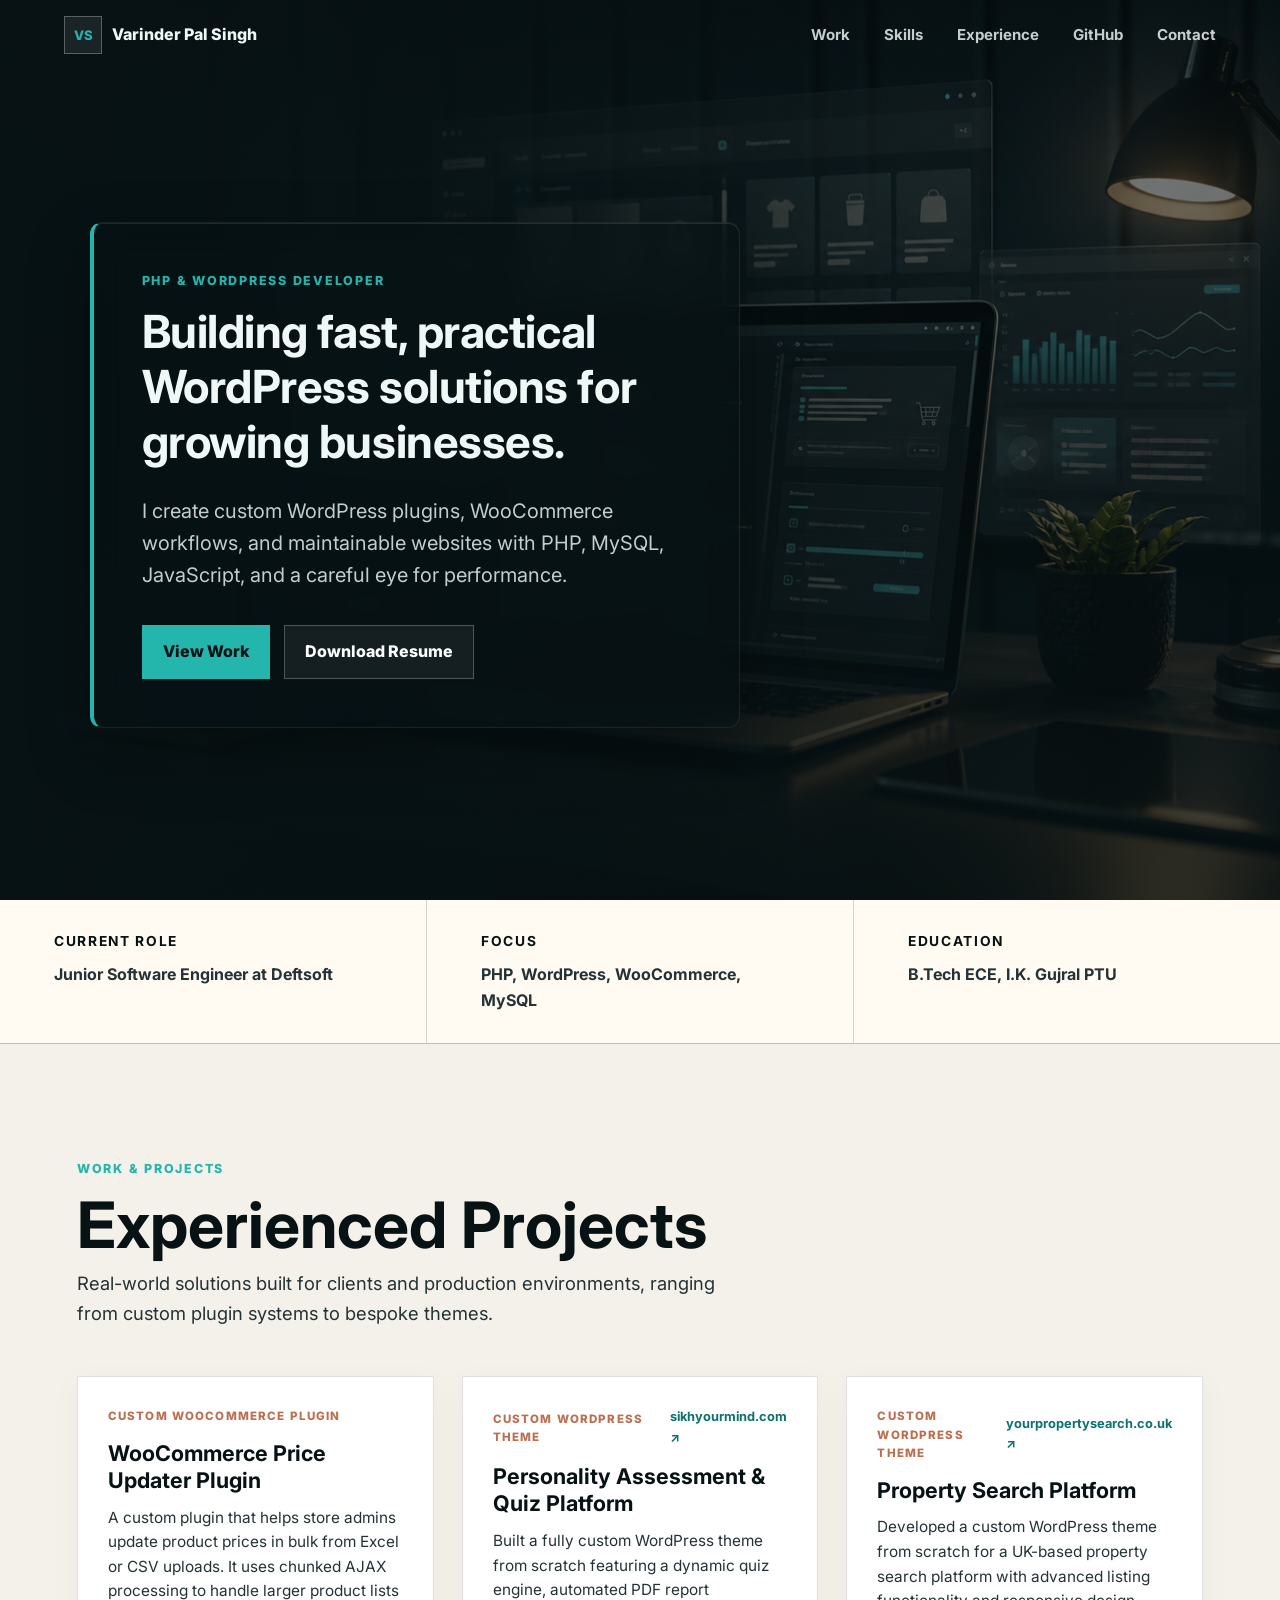
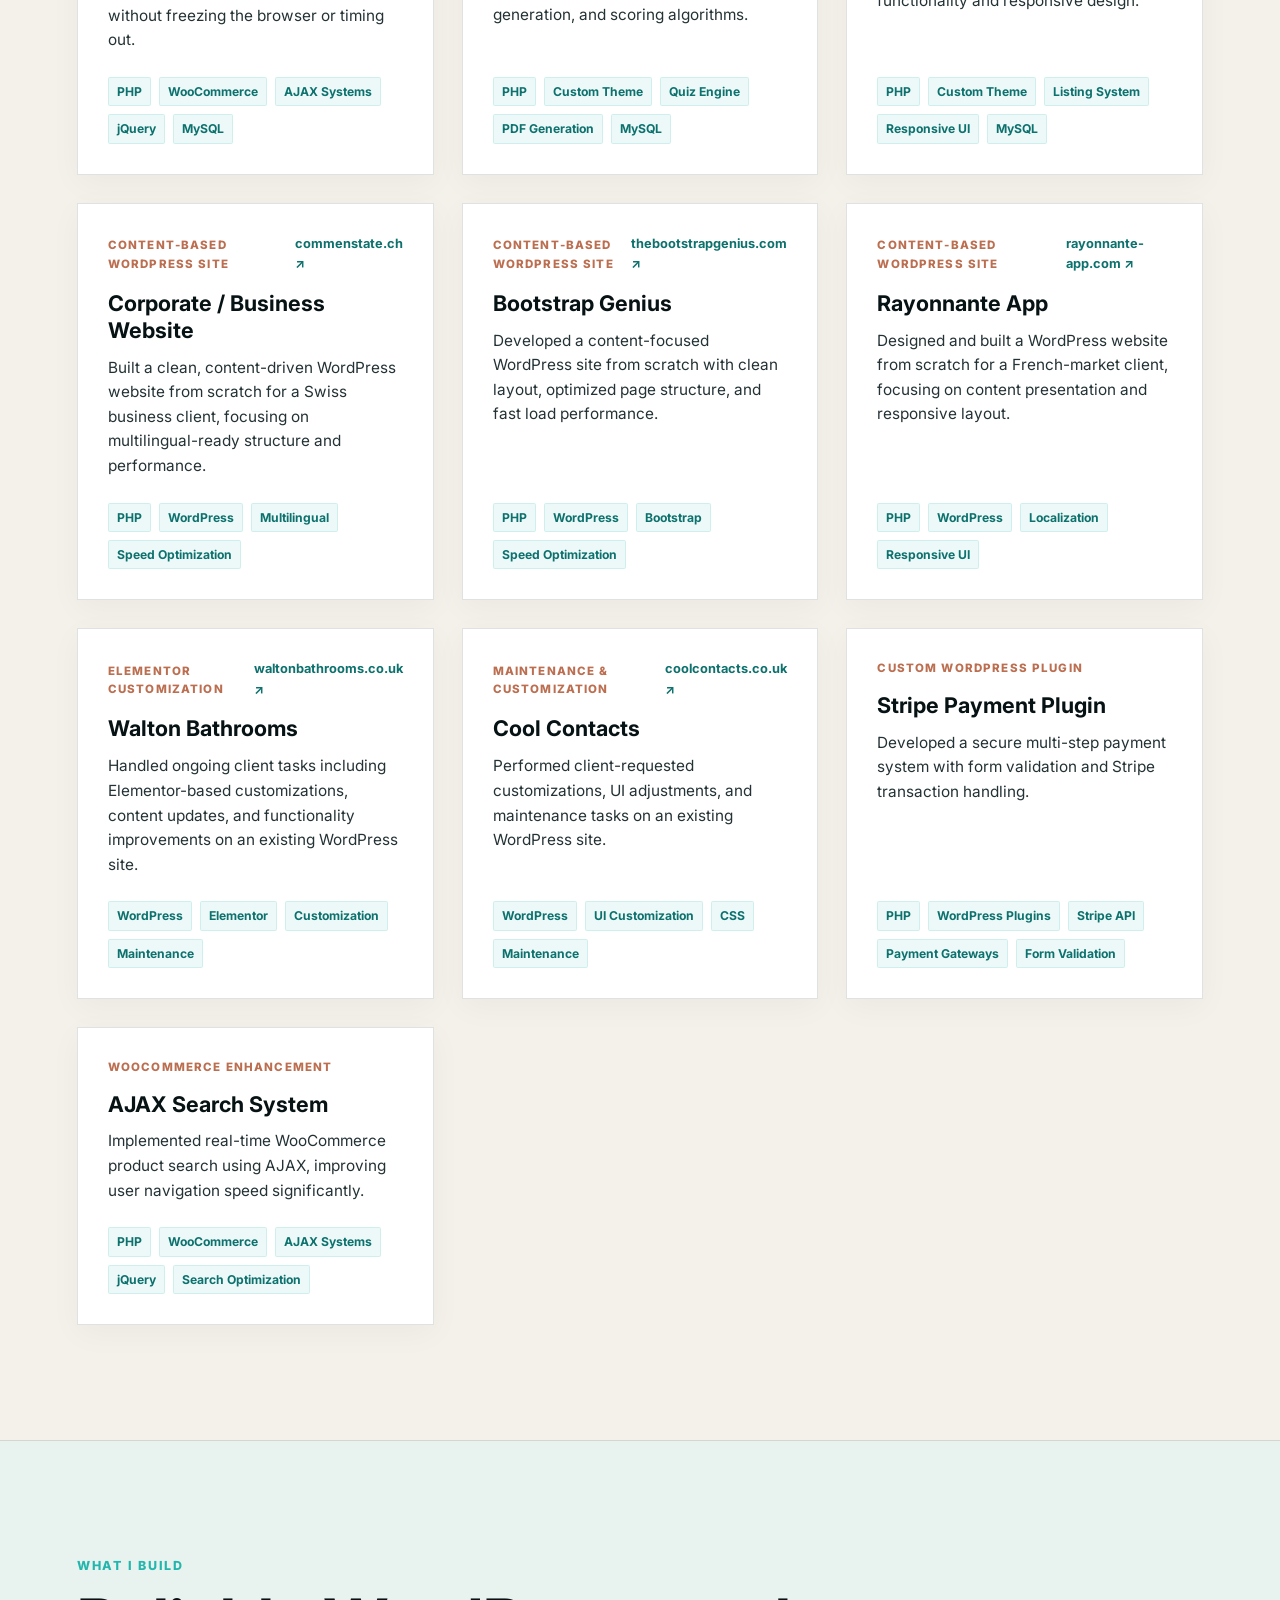
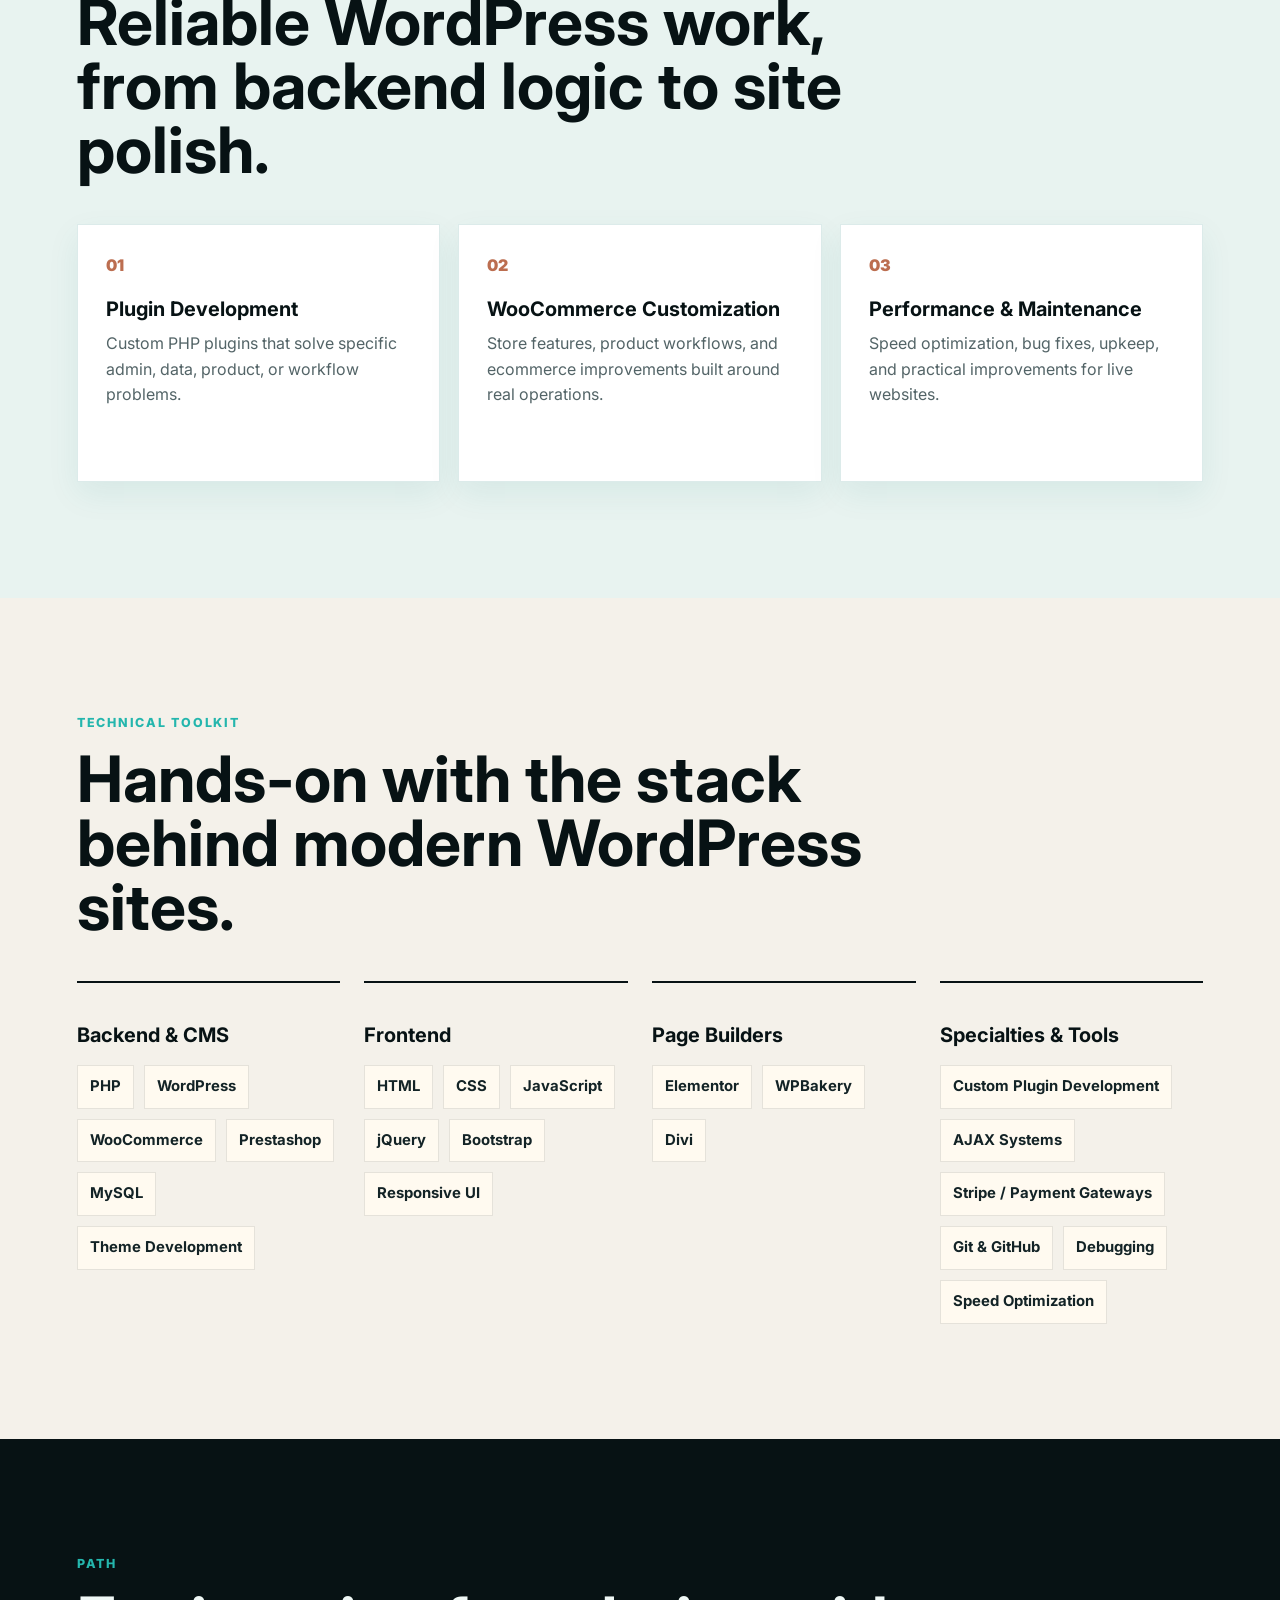
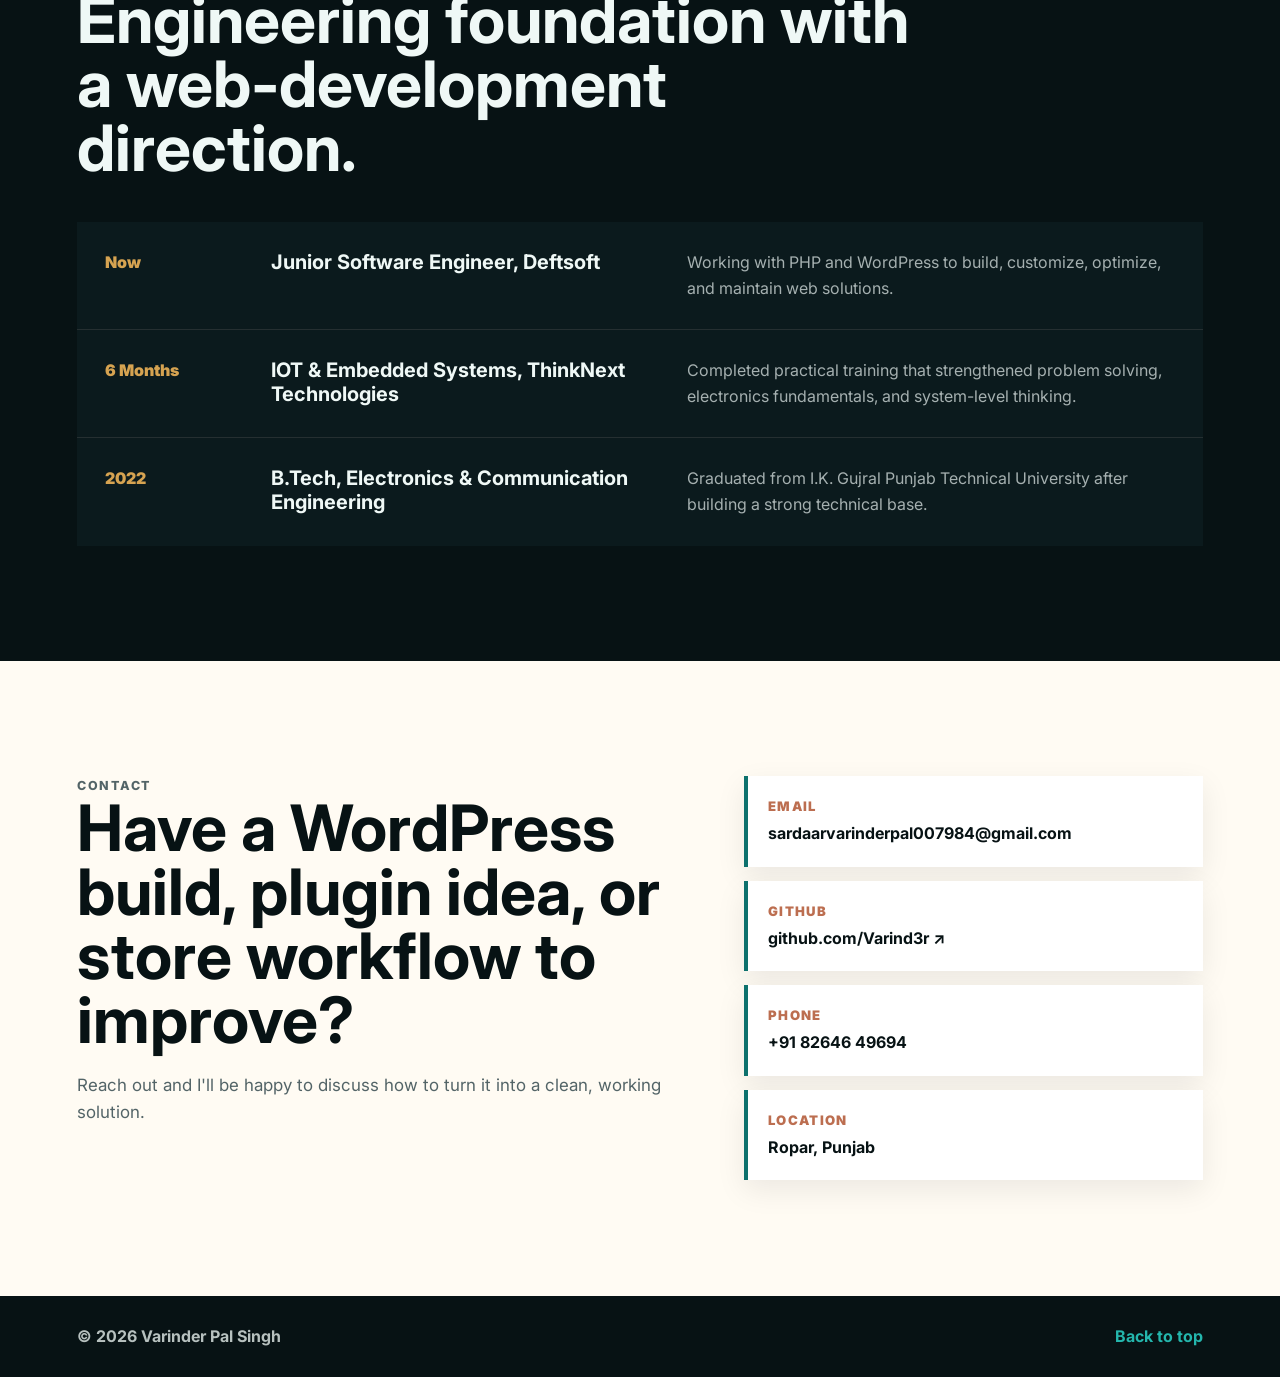
==== index.html @ 36c37233 "Update portfolio for GitHub Pages Co-authored-by: Copilot <223556219+Copilot@users.noreply.github.co" ====
<!DOCTYPE html>
<html lang="en">
<head>
  <meta charset="UTF-8">
  <meta name="viewport" content="width=device-width, initial-scale=1.0">
  <meta name="description" content="Portfolio of Varinder Pal Singh, a PHP and WordPress developer focused on custom plugins, WooCommerce, speed optimization, and maintainable websites.">
  <meta property="og:title" content="Varinder Pal Singh | PHP & WordPress Developer">
  <meta property="og:description" content="Custom WordPress plugins, WooCommerce solutions, and maintainable websites by Varinder Pal Singh.">
  <meta property="og:type" content="website">
  <meta property="og:url" content="https://varind3r.github.io/">
  <meta property="og:image" content="https://varind3r.github.io/assets/hero-workspace.png">
  <title>Varinder Pal Singh | PHP & WordPress Developer</title>
  <link rel="preconnect" href="https://fonts.googleapis.com">
  <link rel="preconnect" href="https://fonts.gstatic.com" crossorigin>
  <link href="https://fonts.googleapis.com/css2?family=Inter:wght@400;500;600;700;800&display=swap" rel="stylesheet">
  <link rel="stylesheet" href="styles.css">
</head>
<body>
  <header class="site-header" data-header>
    <a class="brand" href="#home" aria-label="Varinder Pal Singh home">
      <span class="brand-mark">VS</span>
      <span>Varinder Pal Singh</span>
    </a>
    <button class="menu-toggle" type="button" aria-label="Open navigation" aria-expanded="false" data-menu-toggle>
      <span></span>
      <span></span>
      <span></span>
    </button>
    <nav class="site-nav" data-nav>
      <a href="#work">Work</a>
      <a href="#skills">Skills</a>
      <a href="#experience">Experience</a>
      <a href="https://github.com/Varind3r" target="_blank" rel="noopener noreferrer">GitHub</a>
      <a href="#contact">Contact</a>
    </nav>
  </header>

  <main>
    <section class="hero" id="home" aria-label="Introduction">
      <div class="hero-media" role="img" aria-label="Modern developer workspace with code and ecommerce dashboards"></div>
      <div class="hero-overlay"></div>
      <div class="hero-content">
        <p class="eyebrow">PHP & WordPress Developer</p>
        <h1>Building fast, practical WordPress solutions for growing businesses.</h1>
        <p class="hero-copy">I create custom WordPress plugins, WooCommerce workflows, and maintainable websites with PHP, MySQL, JavaScript, and a careful eye for performance.</p>
        <div class="hero-actions">
          <a class="button primary" href="#work">View Work</a>
          <a class="button secondary" href="assets/varinder-pal-singh-resume.pdf" download>Download Resume</a>
        </div>
      </div>
    </section>

    <section class="summary-band" aria-label="Professional highlights">
      <div class="summary-item">
        <strong>Current Role</strong>
        <span>Junior Software Engineer at Deftsoft</span>
      </div>
      <div class="summary-item">
        <strong>Focus</strong>
        <span>PHP, WordPress, WooCommerce, MySQL</span>
      </div>
      <div class="summary-item">
        <strong>Education</strong>
        <span>B.Tech ECE, I.K. Gujral PTU</span>
      </div>
    </section>

    <section class="section work-section" id="work">
      <div class="section-heading">
        <p class="eyebrow">Work & Projects</p>
        <h2>Experienced Projects</h2>
        <p class="section-subtitle">Real-world solutions built for clients and production environments, ranging from custom plugin systems to bespoke themes.</p>
      </div>

      <div class="projects-grid">
        <article class="project-card">
          <div class="project-meta">
            <span class="project-category">Custom WooCommerce Plugin</span>
          </div>
          <h3>WooCommerce Price Updater Plugin</h3>
          <p class="project-desc">A custom plugin that helps store admins update product prices in bulk from Excel or CSV uploads. It uses chunked AJAX processing to handle larger product lists without freezing the browser or timing out.</p>
          <div class="project-tags">
            <span>PHP</span>
            <span>WooCommerce</span>
            <span>AJAX Systems</span>
            <span>jQuery</span>
            <span>MySQL</span>
          </div>
        </article>

        <article class="project-card">
          <div class="project-meta">
            <span class="project-category">Custom WordPress Theme</span>
            <a href="https://sikhyourmind.com" target="_blank" rel="noopener noreferrer" class="project-link">sikhyourmind.com ↗</a>
          </div>
          <h3>Personality Assessment & Quiz Platform</h3>
          <p class="project-desc">Built a fully custom WordPress theme from scratch featuring a dynamic quiz engine, automated PDF report generation, and scoring algorithms.</p>
          <div class="project-tags">
            <span>PHP</span>
            <span>Custom Theme</span>
            <span>Quiz Engine</span>
            <span>PDF Generation</span>
            <span>MySQL</span>
          </div>
        </article>

        <article class="project-card">
          <div class="project-meta">
            <span class="project-category">Custom WordPress Theme</span>
            <a href="https://yourpropertysearch.co.uk" target="_blank" rel="noopener noreferrer" class="project-link">yourpropertysearch.co.uk ↗</a>
          </div>
          <h3>Property Search Platform</h3>
          <p class="project-desc">Developed a custom WordPress theme from scratch for a UK-based property search platform with advanced listing functionality and responsive design.</p>
          <div class="project-tags">
            <span>PHP</span>
            <span>Custom Theme</span>
            <span>Listing System</span>
            <span>Responsive UI</span>
            <span>MySQL</span>
          </div>
        </article>

        <article class="project-card">
          <div class="project-meta">
            <span class="project-category">Content-Based WordPress Site</span>
            <a href="https://commenstate.ch" target="_blank" rel="noopener noreferrer" class="project-link">commenstate.ch ↗</a>
          </div>
          <h3>Corporate / Business Website</h3>
          <p class="project-desc">Built a clean, content-driven WordPress website from scratch for a Swiss business client, focusing on multilingual-ready structure and performance.</p>
          <div class="project-tags">
            <span>PHP</span>
            <span>WordPress</span>
            <span>Multilingual</span>
            <span>Speed Optimization</span>
          </div>
        </article>

        <article class="project-card">
          <div class="project-meta">
            <span class="project-category">Content-Based WordPress Site</span>
            <a href="https://thebootstrapgenius.com" target="_blank" rel="noopener noreferrer" class="project-link">thebootstrapgenius.com ↗</a>
          </div>
          <h3>Bootstrap Genius</h3>
          <p class="project-desc">Developed a content-focused WordPress site from scratch with clean layout, optimized page structure, and fast load performance.</p>
          <div class="project-tags">
            <span>PHP</span>
            <span>WordPress</span>
            <span>Bootstrap</span>
            <span>Speed Optimization</span>
          </div>
        </article>

        <article class="project-card">
          <div class="project-meta">
            <span class="project-category">Content-Based WordPress Site</span>
            <a href="https://rayonnante-app.com" target="_blank" rel="noopener noreferrer" class="project-link">rayonnante-app.com ↗</a>
          </div>
          <h3>Rayonnante App</h3>
          <p class="project-desc">Designed and built a WordPress website from scratch for a French-market client, focusing on content presentation and responsive layout.</p>
          <div class="project-tags">
            <span>PHP</span>
            <span>WordPress</span>
            <span>Localization</span>
            <span>Responsive UI</span>
          </div>
        </article>

        <article class="project-card">
          <div class="project-meta">
            <span class="project-category">Elementor Customization</span>
            <a href="https://waltonbathrooms.co.uk" target="_blank" rel="noopener noreferrer" class="project-link">waltonbathrooms.co.uk ↗</a>
          </div>
          <h3>Walton Bathrooms</h3>
          <p class="project-desc">Handled ongoing client tasks including Elementor-based customizations, content updates, and functionality improvements on an existing WordPress site.</p>
          <div class="project-tags">
            <span>WordPress</span>
            <span>Elementor</span>
            <span>Customization</span>
            <span>Maintenance</span>
          </div>
        </article>

        <article class="project-card">
          <div class="project-meta">
            <span class="project-category">Maintenance & Customization</span>
            <a href="https://coolcontacts.co.uk" target="_blank" rel="noopener noreferrer" class="project-link">coolcontacts.co.uk ↗</a>
          </div>
          <h3>Cool Contacts</h3>
          <p class="project-desc">Performed client-requested customizations, UI adjustments, and maintenance tasks on an existing WordPress site.</p>
          <div class="project-tags">
            <span>WordPress</span>
            <span>UI Customization</span>
            <span>CSS</span>
            <span>Maintenance</span>
          </div>
        </article>

        <article class="project-card">
          <div class="project-meta">
            <span class="project-category">Custom WordPress Plugin</span>
          </div>
          <h3>Stripe Payment Plugin</h3>
          <p class="project-desc">Developed a secure multi-step payment system with form validation and Stripe transaction handling.</p>
          <div class="project-tags">
            <span>PHP</span>
            <span>WordPress Plugins</span>
            <span>Stripe API</span>
            <span>Payment Gateways</span>
            <span>Form Validation</span>
          </div>
        </article>

        <article class="project-card">
          <div class="project-meta">
            <span class="project-category">WooCommerce Enhancement</span>
          </div>
          <h3>AJAX Search System</h3>
          <p class="project-desc">Implemented real-time WooCommerce product search using AJAX, improving user navigation speed significantly.</p>
          <div class="project-tags">
            <span>PHP</span>
            <span>WooCommerce</span>
            <span>AJAX Systems</span>
            <span>jQuery</span>
            <span>Search Optimization</span>
          </div>
        </article>
      </div>
    </section>

    <section class="section services-section">
      <div class="section-heading">
        <p class="eyebrow">What I Build</p>
        <h2>Reliable WordPress work, from backend logic to site polish.</h2>
      </div>
      <div class="service-grid">
        <article class="service-card">
          <span class="service-number">01</span>
          <h3>Plugin Development</h3>
          <p>Custom PHP plugins that solve specific admin, data, product, or workflow problems.</p>
        </article>
        <article class="service-card">
          <span class="service-number">02</span>
          <h3>WooCommerce Customization</h3>
          <p>Store features, product workflows, and ecommerce improvements built around real operations.</p>
        </article>
        <article class="service-card">
          <span class="service-number">03</span>
          <h3>Performance & Maintenance</h3>
          <p>Speed optimization, bug fixes, upkeep, and practical improvements for live websites.</p>
        </article>
      </div>
    </section>

    <section class="section skills-section" id="skills">
      <div class="section-heading">
        <p class="eyebrow">Technical Toolkit</p>
        <h2>Hands-on with the stack behind modern WordPress sites.</h2>
      </div>
      <div class="skills-layout">
        <div class="skill-column">
          <h3>Backend & CMS</h3>
          <div class="skill-tags">
            <span>PHP</span>
            <span>WordPress</span>
            <span>WooCommerce</span>
            <span>Prestashop</span>
            <span>MySQL</span>
            <span>Theme Development</span>
          </div>
        </div>
        <div class="skill-column">
          <h3>Frontend</h3>
          <div class="skill-tags">
            <span>HTML</span>
            <span>CSS</span>
            <span>JavaScript</span>
            <span>jQuery</span>
            <span>Bootstrap</span>
            <span>Responsive UI</span>
          </div>
        </div>
        <div class="skill-column">
          <h3>Page Builders</h3>
          <div class="skill-tags">
            <span>Elementor</span>
            <span>WPBakery</span>
            <span>Divi</span>
          </div>
        </div>
        <div class="skill-column">
          <h3>Specialties & Tools</h3>
          <div class="skill-tags">
            <span>Custom Plugin Development</span>
            <span>AJAX Systems</span>
            <span>Stripe / Payment Gateways</span>
            <span>Git & GitHub</span>
            <span>Debugging</span>
            <span>Speed Optimization</span>
          </div>
        </div>
      </div>
    </section>

    <section class="section experience-section" id="experience">
      <div class="section-heading">
        <p class="eyebrow">Path</p>
        <h2>Engineering foundation with a web-development direction.</h2>
      </div>
      <div class="timeline">
        <article class="timeline-item">
          <span>Now</span>
          <h3>Junior Software Engineer, Deftsoft</h3>
          <p>Working with PHP and WordPress to build, customize, optimize, and maintain web solutions.</p>
        </article>
        <article class="timeline-item">
          <span>6 Months</span>
          <h3>IOT & Embedded Systems, ThinkNext Technologies</h3>
          <p>Completed practical training that strengthened problem solving, electronics fundamentals, and system-level thinking.</p>
        </article>
        <article class="timeline-item">
          <span>2022</span>
          <h3>B.Tech, Electronics & Communication Engineering</h3>
          <p>Graduated from I.K. Gujral Punjab Technical University after building a strong technical base.</p>
        </article>
      </div>
    </section>

    <section class="contact-section" id="contact">
      <div class="contact-content">
        <p class="eyebrow">Contact</p>
        <h2>Have a WordPress build, plugin idea, or store workflow to improve?</h2>
        <p>Reach out and I'll be happy to discuss how to turn it into a clean, working solution.</p>
      </div>
      <div class="contact-actions" aria-label="Contact options">
        <a class="contact-link" href="mailto:sardaarvarinderpal007984@gmail.com">
          <span>Email</span>
          <strong>sardaarvarinderpal007984@gmail.com</strong>
        </a>
        <a class="contact-link" href="https://github.com/Varind3r" target="_blank" rel="noopener noreferrer">
          <span>GitHub</span>
          <strong>github.com/Varind3r ↗</strong>
        </a>
        <a class="contact-link" href="tel:+918264649694">
          <span>Phone</span>
          <strong>+91 82646 49694</strong>
        </a>
        <div class="contact-link">
          <span>Location</span>
          <strong>Ropar, Punjab</strong>
        </div>
      </div>
    </section>
  </main>

  <footer class="site-footer">
    <span>&copy; <span data-year></span> Varinder Pal Singh</span>
    <a href="#home">Back to top</a>
  </footer>

  <script src="script.js"></script>
</body>
</html>
---- styles.css ----
:root {
  --ink: #071214;
  --ink-soft: #132326;
  --text: #eff8f6;
  --muted: #a8bbb7;
  --paper: #f4f1ea;
  --paper-strong: #ffffff;
  --body: #243235;
  --teal: #24b6ad;
  --teal-dark: #0d716d;
  --amber: #d6a351;
  --clay: #bc6e50;
  --line: rgba(7, 18, 20, 0.12);
  --shadow: 0 24px 60px rgba(7, 18, 20, 0.22);
}

* {
  box-sizing: border-box;
}

html {
  scroll-behavior: smooth;
}

body {
  margin: 0;
  color: var(--body);
  background: var(--paper);
  font-family: Inter, system-ui, -apple-system, BlinkMacSystemFont, "Segoe UI", sans-serif;
  line-height: 1.6;
}

a {
  color: inherit;
  text-decoration: none;
}

.site-header {
  position: fixed;
  z-index: 20;
  top: -1px; /* Extends 1px above top edge to prevent sub-pixel white gaps on scroll */
  left: 0;
  right: 0;
  display: flex;
  align-items: center;
  justify-content: space-between;
  min-height: 72px;
  padding: 17px clamp(20px, 5vw, 72px) 16px; /* Offset padding-top by 1px to balance top: -1px */
  color: var(--text);
  background: rgba(7, 18, 20, 0); /* Explicit transparent base for background transition */
  border-bottom: 1px solid transparent; /* Pre-defined transparent border to prevent layout-popping glitches */
  backdrop-filter: blur(0px); /* Pre-defined filter base for smooth blurring transition */
  -webkit-backdrop-filter: blur(0px);
  box-shadow: 0 10px 30px rgba(3, 11, 12, 0); /* Pre-defined transparent shadow base */
  transition: background 180ms ease, border-color 180ms ease, backdrop-filter 180ms ease, box-shadow 180ms ease;
  transform: translate3d(0, 0, 0); /* Forces GPU compositing layer to eliminate scrolling glitches */
  backface-visibility: hidden;
  will-change: transform, background, backdrop-filter, border-color, box-shadow;
}

.site-header.is-scrolled,
.site-header.is-open {
  background: rgba(7, 18, 20, 0.88);
  border-bottom-color: rgba(36, 182, 173, 0.15); /* Smoothly transitions color instead of adding new border */
  backdrop-filter: blur(18px);
  -webkit-backdrop-filter: blur(18px);
  box-shadow: 0 10px 30px rgba(3, 11, 12, 0.3); /* Adds a subtle dark shadow for depth and separation */
}

.brand {
  display: inline-flex;
  align-items: center;
  gap: 10px;
  font-weight: 800;
}

.brand-mark {
  display: grid;
  place-items: center;
  width: 38px;
  height: 38px;
  border: 1px solid rgba(255, 255, 255, 0.28);
  background: rgba(255, 255, 255, 0.08);
  color: var(--teal);
  font-size: 0.82rem;
  letter-spacing: 0;
}

.site-nav {
  display: flex;
  align-items: center;
  gap: clamp(18px, 3vw, 34px);
  font-size: 0.94rem;
  font-weight: 700;
}

.site-nav a {
  color: rgba(239, 248, 246, 0.82);
}

.site-nav a:hover,
.site-nav a:focus-visible {
  color: var(--paper-strong);
}

.menu-toggle {
  display: none;
  width: 42px;
  height: 42px;
  border: 1px solid rgba(255, 255, 255, 0.22);
  background: rgba(255, 255, 255, 0.08);
  padding: 10px;
}

.menu-toggle span {
  display: block;
  height: 2px;
  margin: 5px 0;
  background: var(--paper-strong);
}

.hero {
  position: relative;
  min-height: 100vh;
  display: grid;
  align-items: center;
  overflow: hidden;
  color: var(--text);
  background: var(--ink); /* Fallback dark background to prevent light body color from bleeding on scroll */
  isolation: isolate;
  padding-top: 100px;
  padding-bottom: 50px;
}

.hero-media,
.hero-overlay {
  position: absolute;
  inset: 0;
}

.hero-media {
  z-index: -2;
  background-image: url("assets/hero-workspace.png");
  background-size: cover;
  background-position: center right;
  transform: scale(1.02);
}

.hero-overlay {
  z-index: -1;
  background:
    linear-gradient(90deg, rgba(7, 18, 20, 0.96) 0%, rgba(7, 18, 20, 0.82) 36%, rgba(7, 18, 20, 0.26) 72%),
    linear-gradient(180deg, rgba(7, 18, 20, 0.28) 0%, rgba(7, 18, 20, 0.7) 100%);
}

.hero-content {
  width: min(650px, calc(100% - 40px));
  margin-left: clamp(20px, 7vw, 96px);
  padding: clamp(30px, 5vw, 48px);
  background: rgba(7, 18, 20, 0.55);
  border: 1px solid rgba(255, 255, 255, 0.08);
  border-left: 4px solid var(--teal);
  border-radius: 12px;
  backdrop-filter: blur(16px);
  -webkit-backdrop-filter: blur(16px);
  box-shadow: 
    0 24px 60px rgba(0, 0, 0, 0.35),
    inset 0 1px 0 rgba(255, 255, 255, 0.1);
}

.eyebrow {
  margin: 0 0 14px;
  color: var(--teal);
  font-size: 0.78rem;
  font-weight: 800;
  letter-spacing: 0.14em;
  text-transform: uppercase;
}

h1,
h2,
h3,
p {
  overflow-wrap: anywhere;
}

h1 {
  margin: 0;
  font-size: clamp(1.85rem, 4.2vw, 2.85rem);
  line-height: 1.2;
  letter-spacing: -0.010em;
}

.hero-copy {
  max-width: 610px;
  margin: 26px 0 0;
  color: rgba(239, 248, 246, 0.82);
  font-size: clamp(1.02rem, 2vw, 1.25rem);
}

.hero-actions {
  display: flex;
  flex-wrap: wrap;
  gap: 14px;
  margin-top: 34px;
}

.button {
  display: inline-flex;
  align-items: center;
  justify-content: center;
  min-height: 48px;
  padding: 13px 20px;
  border: 1px solid transparent;
  font-weight: 800;
}

.button.primary {
  background: var(--teal);
  color: #031314;
}

.button.primary:hover,
.button.primary:focus-visible {
  background: #5bd4cb;
}

.button.secondary {
  border-color: rgba(255, 255, 255, 0.24);
  color: var(--paper-strong);
  background: rgba(255, 255, 255, 0.06);
}

.button.secondary:hover,
.button.secondary:focus-visible {
  border-color: var(--paper-strong);
}

.summary-band {
  display: grid;
  grid-template-columns: repeat(3, 1fr);
  gap: 1px;
  background: var(--line);
  border-bottom: 1px solid var(--line);
}

.summary-item {
  min-height: 128px;
  padding: 30px clamp(22px, 5vw, 54px);
  background: #fffbf3;
}

.summary-item strong,
.summary-item span {
  display: block;
}

.summary-item strong {
  color: var(--ink);
  font-size: 0.86rem;
  text-transform: uppercase;
  letter-spacing: 0.12em;
}

.summary-item span {
  margin-top: 10px;
  color: var(--body);
  font-weight: 700;
}

.section {
  padding: clamp(74px, 9vw, 128px) clamp(20px, 6vw, 86px);
}

.section-heading {
  max-width: 850px;
  margin-bottom: 42px;
}

.section-heading h2,
.contact-content h2 {
  margin: 0;
  color: var(--ink);
  font-size: clamp(2rem, 5vw, 4.2rem);
  line-height: 1;
  letter-spacing: 0;
}

/* Projects Section */
.work-section {
  background: var(--paper);
  border-bottom: 1px solid var(--line);
}

.section-subtitle {
  margin-top: 12px;
  color: var(--body);
  font-size: 1.15rem;
  max-width: 680px;
}

.projects-grid {
  display: grid;
  grid-template-columns: repeat(auto-fill, minmax(280px, 1fr));
  gap: 28px;
  margin-top: 48px;
}

.project-card {
  display: flex;
  flex-direction: column;
  background: var(--paper-strong);
  padding: 30px;
  border: 1px solid var(--line);
  box-shadow: 0 8px 30px rgba(7, 18, 20, 0.04);
  transition: transform 200ms ease, border-color 200ms ease, box-shadow 200ms ease;
  min-height: 280px;
}

.project-card:hover {
  transform: translateY(-4px);
  border-color: var(--teal);
  box-shadow: 0 16px 40px rgba(7, 18, 20, 0.09);
}

.project-meta {
  display: flex;
  justify-content: space-between;
  align-items: center;
  gap: 12px;
  margin-bottom: 14px;
}

.project-category {
  color: var(--clay);
  font-weight: 800;
  text-transform: uppercase;
  letter-spacing: 0.1em;
  font-size: 0.72rem;
}

.project-link {
  font-size: 0.8rem;
  font-weight: 700;
  color: var(--teal-dark);
  border-bottom: 1px solid transparent;
  transition: color 150ms ease, border-color 150ms ease;
}

.project-link:hover {
  color: var(--teal);
  border-color: var(--teal);
}

.project-card h3 {
  margin: 0 0 12px;
  color: var(--ink);
  font-size: 1.35rem;
  line-height: 1.25;
}

.project-desc {
  margin: 0 0 24px;
  color: var(--body);
  font-size: 0.96rem;
  line-height: 1.6;
  flex-grow: 1;
}

.project-tags {
  display: flex;
  flex-wrap: wrap;
  gap: 8px;
  margin-top: auto;
}

.project-tags span {
  padding: 4px 8px;
  background: rgba(36, 182, 173, 0.08);
  border: 1px solid rgba(36, 182, 173, 0.15);
  color: var(--teal-dark);
  font-size: 0.76rem;
  font-weight: 700;
  border-radius: 2px;
}

.services-section {
  background: #e8f3f0;
}

.service-grid {
  display: grid;
  grid-template-columns: repeat(3, minmax(0, 1fr));
  gap: 18px;
}

.service-card {
  min-height: 258px;
  padding: 28px;
  background: var(--paper-strong);
  border: 1px solid rgba(13, 113, 109, 0.14);
  box-shadow: 0 12px 30px rgba(13, 113, 109, 0.08);
}

.service-number {
  color: var(--clay);
  font-weight: 900;
}

.service-card h3,
.skill-column h3,
.timeline-item h3 {
  margin: 18px 0 10px;
  color: var(--ink);
  font-size: 1.25rem;
  line-height: 1.2;
}

.service-card p,
.timeline-item p,
.contact-content p {
  margin: 0;
  color: #536467;
}

.skills-section {
  background: var(--paper);
}

.skills-layout {
  display: grid;
  grid-template-columns: repeat(4, minmax(0, 1fr));
  gap: 24px;
}

.skill-column {
  padding-top: 22px;
  border-top: 2px solid var(--ink);
}

.skill-tags {
  display: flex;
  flex-wrap: wrap;
  gap: 10px;
  margin-top: 18px;
}

.skill-tags span {
  padding: 9px 12px;
  background: #fffaf0;
  border: 1px solid rgba(7, 18, 20, 0.1);
  color: var(--ink-soft);
  font-size: 0.93rem;
  font-weight: 700;
}

.experience-section {
  background: var(--ink);
}

.experience-section .section-heading h2 {
  color: var(--text);
}

.timeline {
  display: grid;
  gap: 1px;
  background: rgba(255, 255, 255, 0.12);
}

.timeline-item {
  display: grid;
  grid-template-columns: 140px minmax(0, 0.8fr) minmax(0, 1fr);
  gap: 26px;
  align-items: start;
  padding: 28px;
  background: #0b1a1d;
}

.timeline-item span {
  color: var(--amber);
  font-weight: 900;
}

.timeline-item h3 {
  margin: 0;
  color: var(--text);
}

.timeline-item p {
  color: rgba(239, 248, 246, 0.68);
}

.contact-section {
  display: grid;
  grid-template-columns: minmax(0, 0.9fr) minmax(320px, 0.7fr);
  gap: clamp(34px, 6vw, 90px);
  padding: clamp(74px, 9vw, 126px) clamp(20px, 6vw, 86px);
  background: #fffbf3;
}

.contact-content p:last-child {
  max-width: 640px;
  margin-top: 20px;
  font-size: 1.06rem;
}

.contact-actions {
  display: grid;
  gap: 14px;
}

.contact-link {
  display: grid;
  gap: 4px;
  padding: 20px;
  border-left: 4px solid var(--teal-dark);
  background: var(--paper-strong);
  box-shadow: 0 10px 28px rgba(7, 18, 20, 0.08);
}

.contact-link span {
  color: var(--clay);
  font-size: 0.82rem;
  font-weight: 900;
  text-transform: uppercase;
  letter-spacing: 0.1em;
}

.contact-link strong {
  color: var(--ink);
  font-size: 1rem;
  overflow-wrap: anywhere;
}

.site-footer {
  display: flex;
  justify-content: space-between;
  gap: 20px;
  padding: 28px clamp(20px, 6vw, 86px);
  background: var(--ink);
  color: rgba(239, 248, 246, 0.76);
  font-weight: 700;
}

.site-footer a {
  color: var(--teal);
}

@media (max-width: 920px) {
  .summary-band,
  .projects-grid,
  .service-grid,
  .skills-layout,
  .contact-section {
    grid-template-columns: 1fr;
  }

  .timeline-item {
    grid-template-columns: 1fr;
    gap: 10px;
  }

  .site-nav {
    position: absolute;
    top: 72px;
    left: 0;
    right: 0;
    display: none;
    padding: 16px 20px 24px;
    background: rgba(7, 18, 20, 0.94);
    border-bottom: 1px solid rgba(36, 182, 173, 0.15);
  }

  .site-nav.is-open {
    display: grid;
  }

  .menu-toggle {
    display: block;
  }
}

@media (max-width: 640px) {
  .site-header {
    min-height: 66px;
    padding: 15px 18px 14px;
  }

  .brand span:last-child {
    max-width: 150px;
    line-height: 1.1;
  }

  .hero {
    min-height: 88vh;
  }

  .hero-media {
    background-position: 58% center;
  }

  .hero-overlay {
    background:
      linear-gradient(90deg, rgba(7, 18, 20, 0.96) 0%, rgba(7, 18, 20, 0.78) 58%, rgba(7, 18, 20, 0.46) 100%),
      linear-gradient(180deg, rgba(7, 18, 20, 0.1) 0%, rgba(7, 18, 20, 0.76) 100%);
  }

  .hero-content {
    width: calc(100% - 32px);
    margin-left: 16px;
    padding: 30px 22px;
  }

  .button {
    width: 100%;
  }

  .summary-item,
  .project-feature,
  .service-card,
  .timeline-item,
  .contact-link {
    padding: 22px;
  }

  .site-footer {
    display: grid;
  }
}
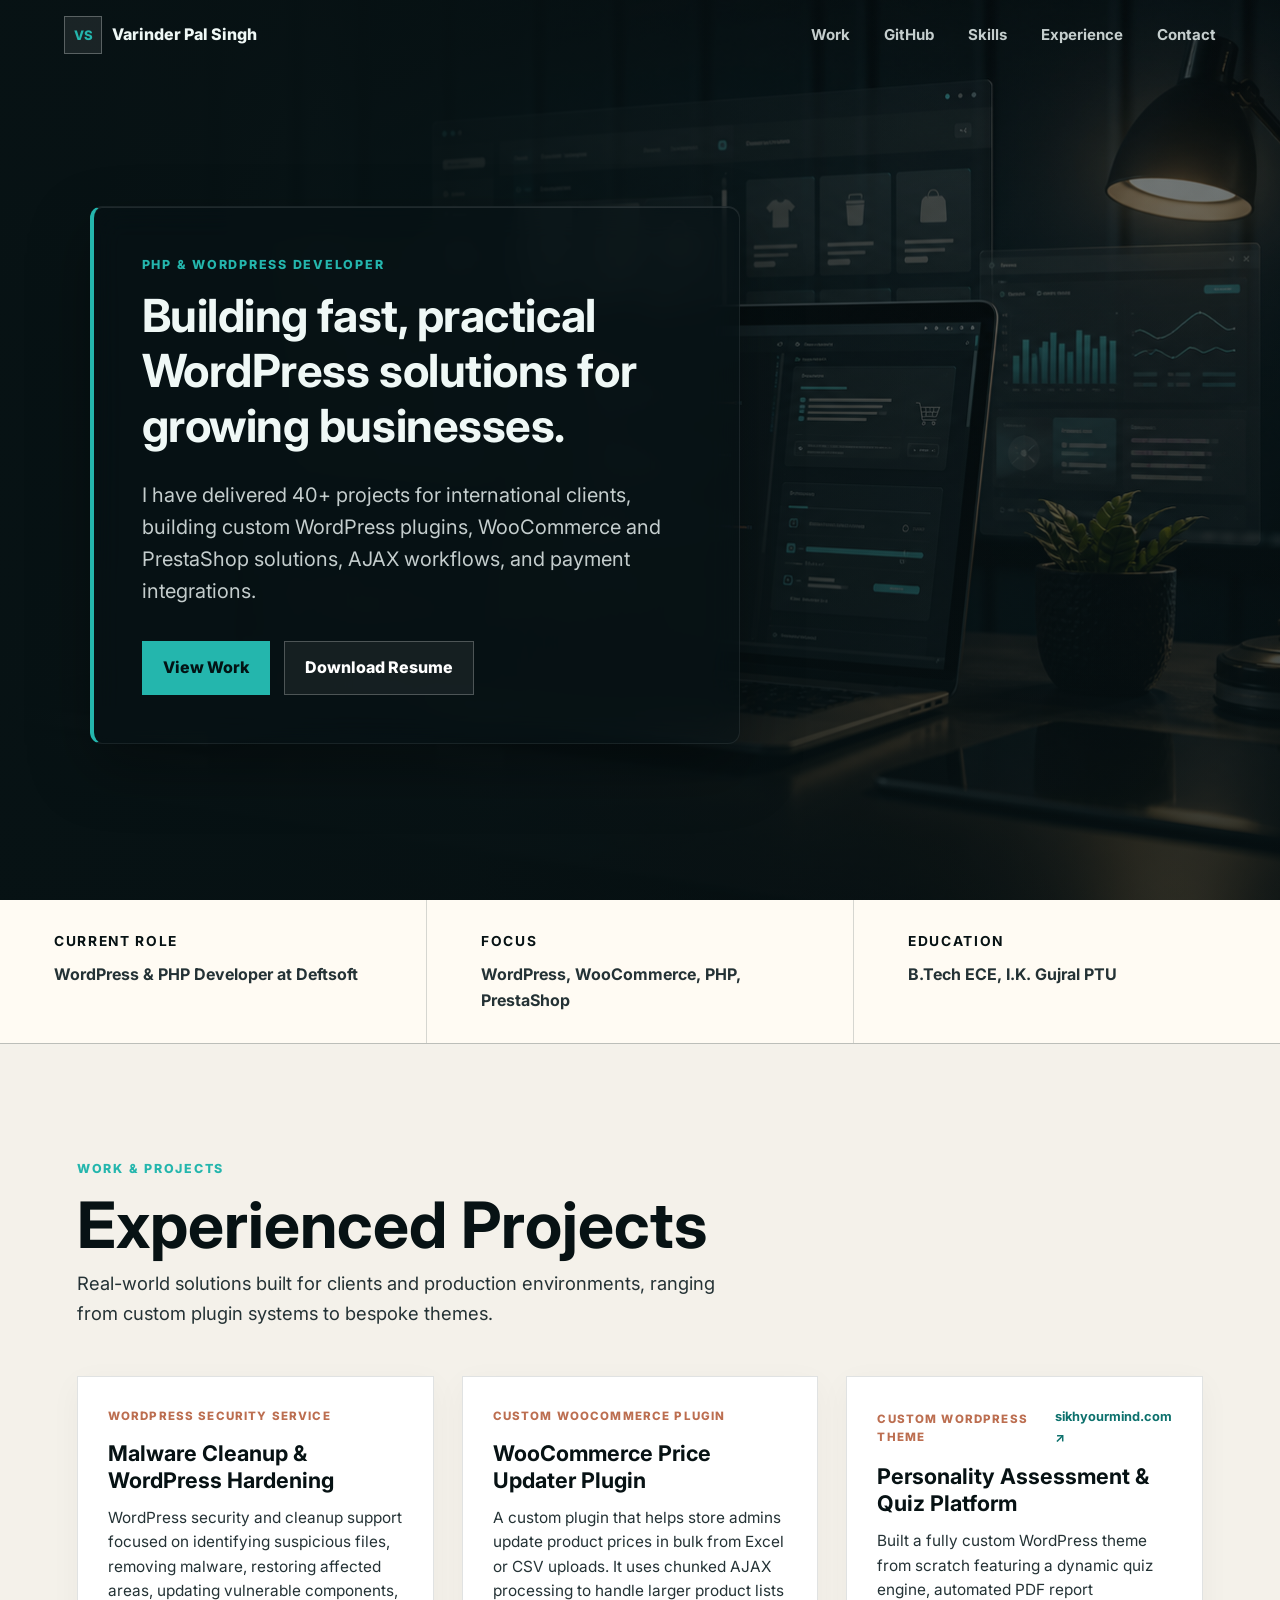
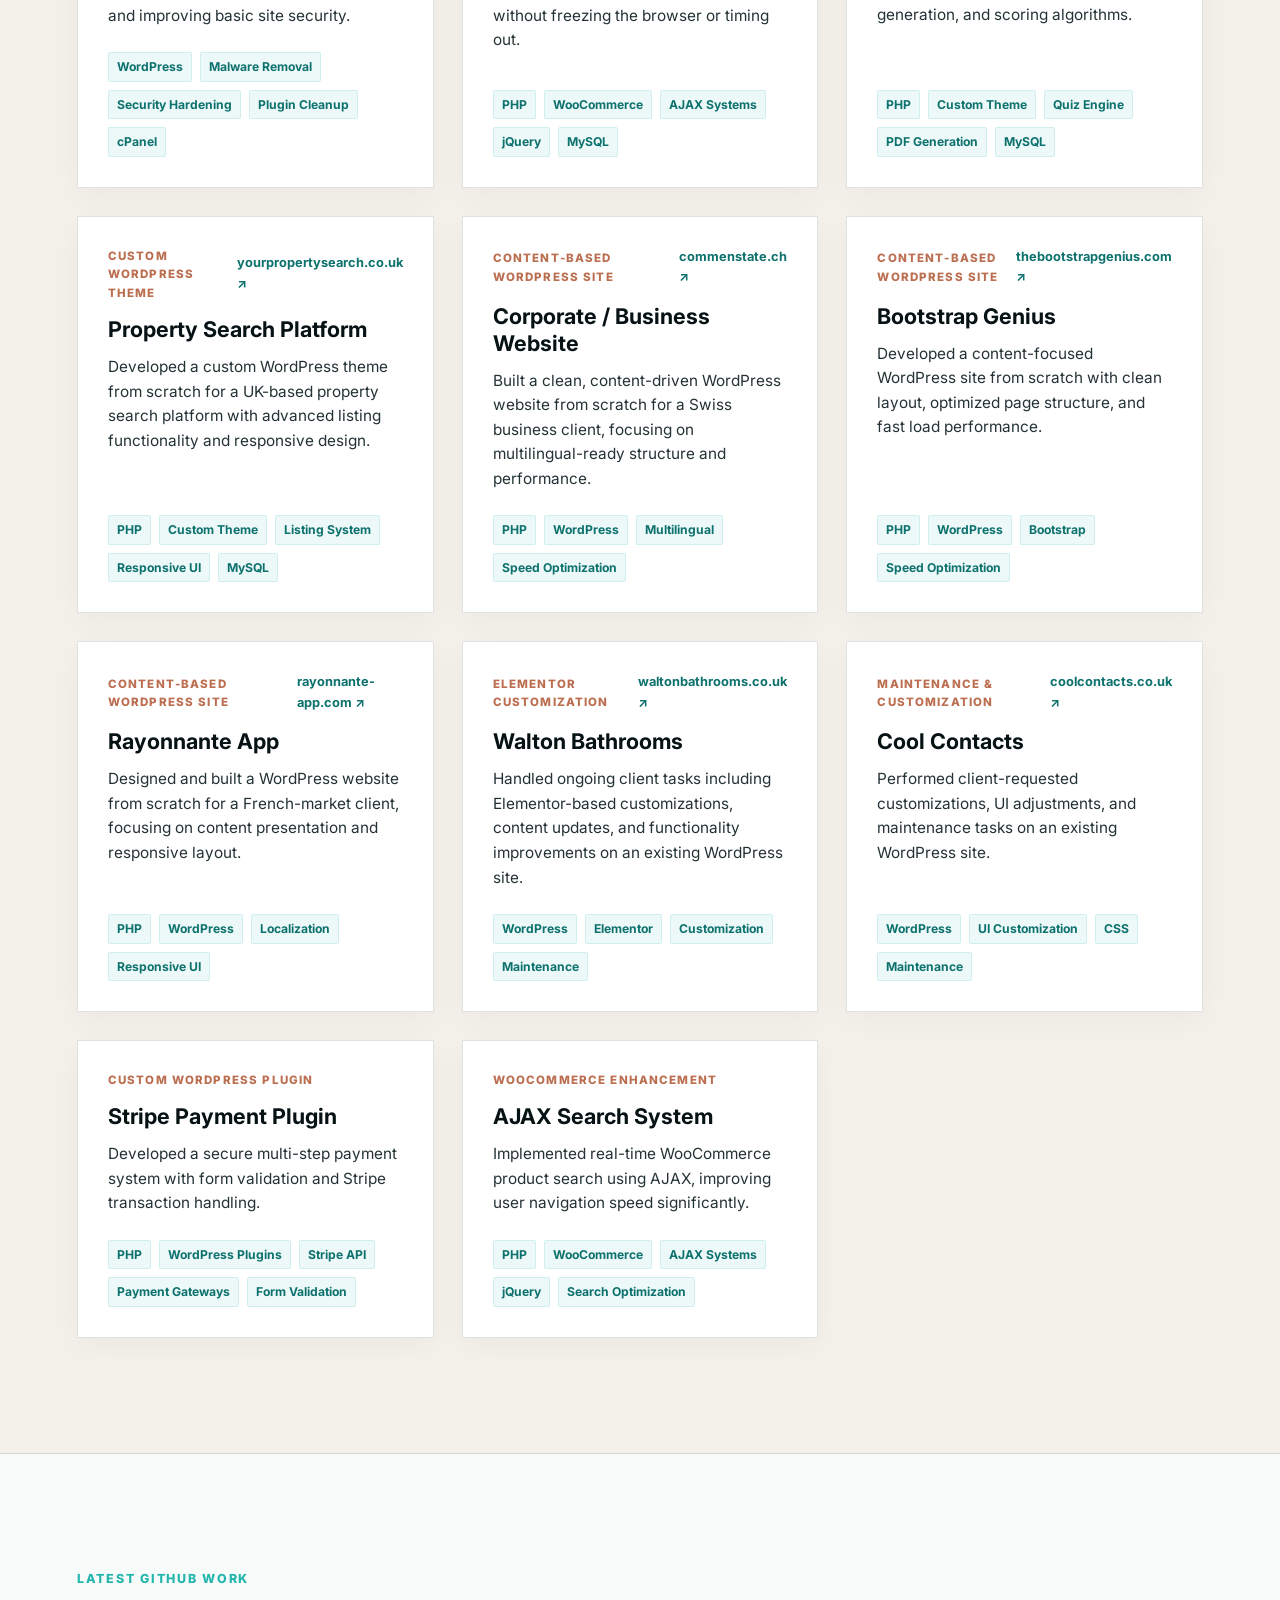
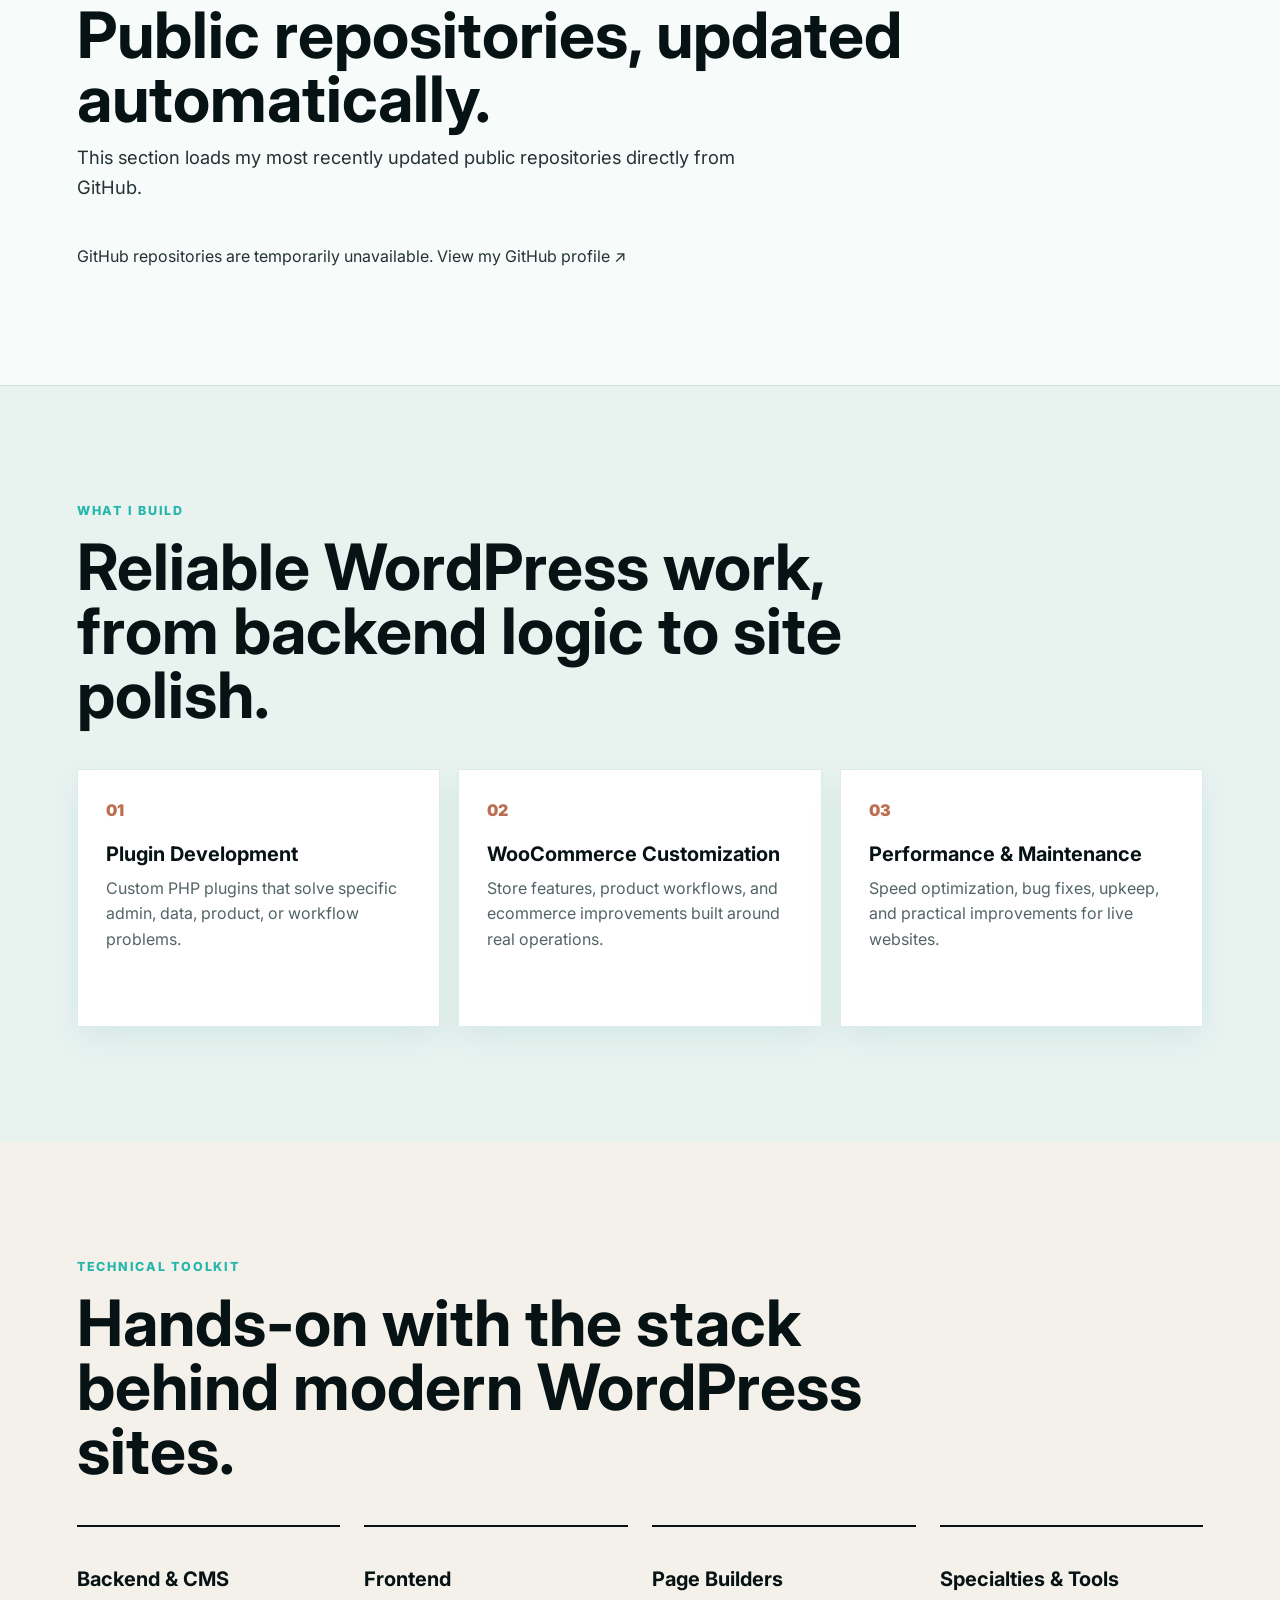
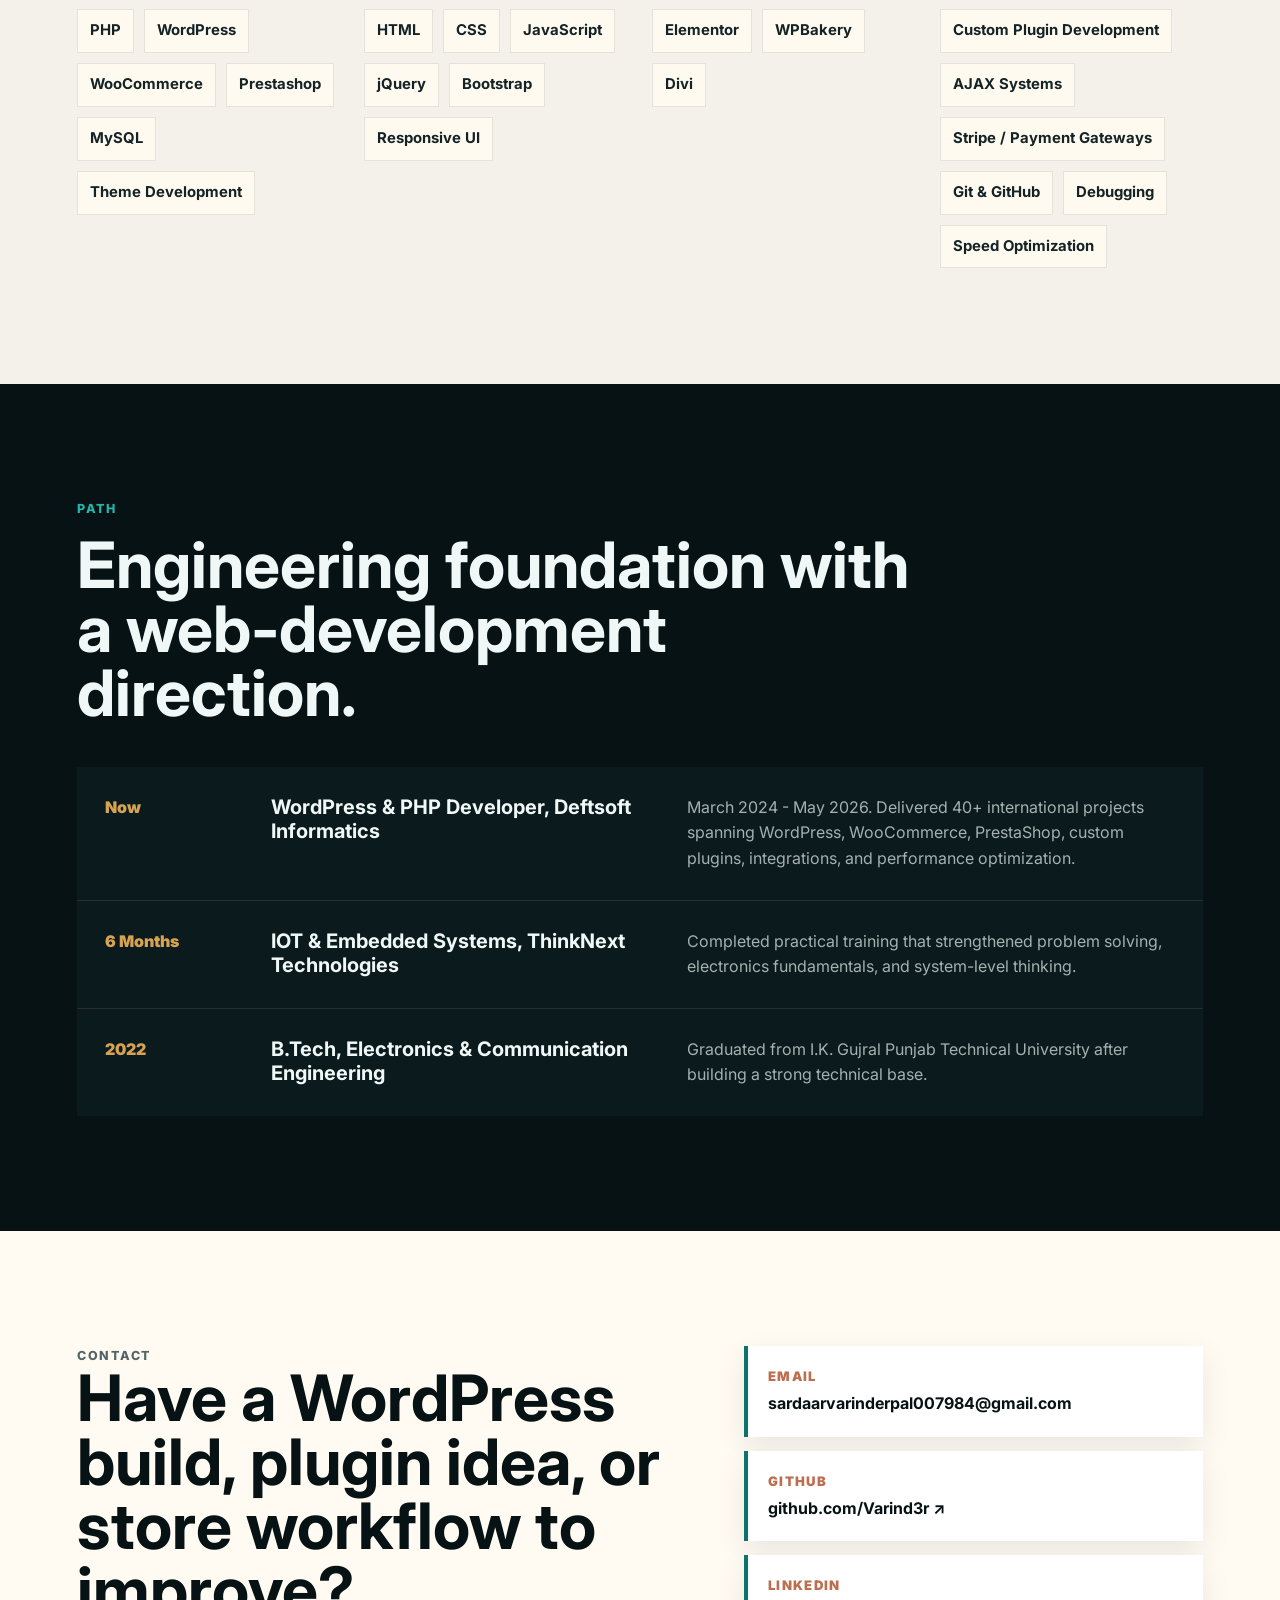
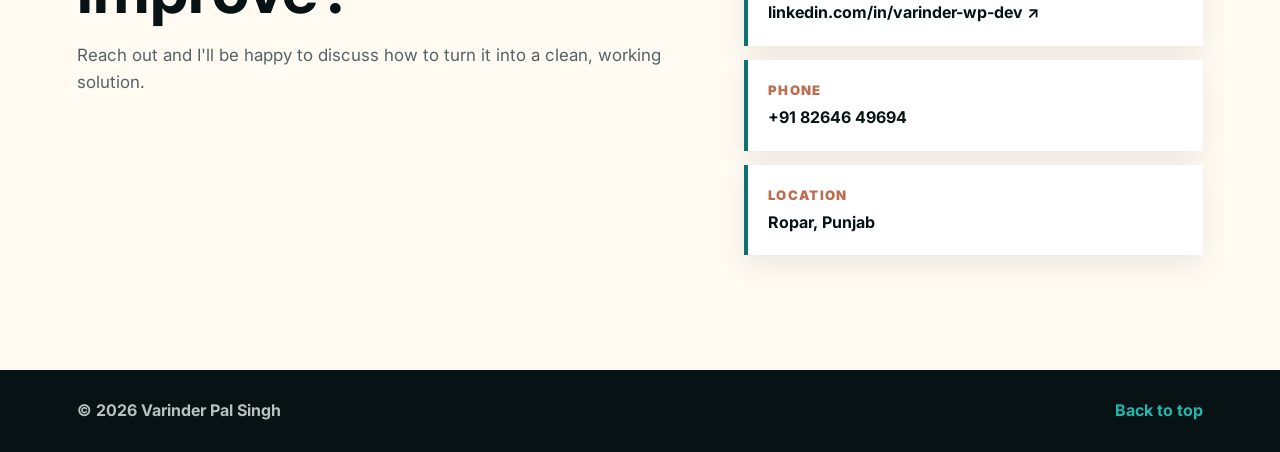
==== commit 2ab09bed: "Restore and upgrade portfolio Update the resume PDF, add WordPress security services, live GitHub re" ====
--- a/index.html
+++ b/index.html
@@ -28,9 +28,9 @@
     </button>
     <nav class="site-nav" data-nav>
       <a href="#work">Work</a>
+      <a href="#github">GitHub</a>
       <a href="#skills">Skills</a>
       <a href="#experience">Experience</a>
-      <a href="https://github.com/Varind3r" target="_blank" rel="noopener noreferrer">GitHub</a>
       <a href="#contact">Contact</a>
     </nav>
   </header>
@@ -42,7 +42,7 @@
       <div class="hero-content">
         <p class="eyebrow">PHP & WordPress Developer</p>
         <h1>Building fast, practical WordPress solutions for growing businesses.</h1>
-        <p class="hero-copy">I create custom WordPress plugins, WooCommerce workflows, and maintainable websites with PHP, MySQL, JavaScript, and a careful eye for performance.</p>
+        <p class="hero-copy">I have delivered 40+ projects for international clients, building custom WordPress plugins, WooCommerce and PrestaShop solutions, AJAX workflows, and payment integrations.</p>
         <div class="hero-actions">
           <a class="button primary" href="#work">View Work</a>
           <a class="button secondary" href="assets/varinder-pal-singh-resume.pdf" download>Download Resume</a>
@@ -53,11 +53,11 @@
     <section class="summary-band" aria-label="Professional highlights">
       <div class="summary-item">
         <strong>Current Role</strong>
-        <span>Junior Software Engineer at Deftsoft</span>
+        <span>WordPress & PHP Developer at Deftsoft</span>
       </div>
       <div class="summary-item">
         <strong>Focus</strong>
-        <span>PHP, WordPress, WooCommerce, MySQL</span>
+        <span>WordPress, WooCommerce, PHP, PrestaShop</span>
       </div>
       <div class="summary-item">
         <strong>Education</strong>
@@ -75,6 +75,21 @@
       <div class="projects-grid">
         <article class="project-card">
           <div class="project-meta">
+            <span class="project-category">WordPress Security Service</span>
+          </div>
+          <h3>Malware Cleanup & WordPress Hardening</h3>
+          <p class="project-desc">WordPress security and cleanup support focused on identifying suspicious files, removing malware, restoring affected areas, updating vulnerable components, and improving basic site security.</p>
+          <div class="project-tags">
+            <span>WordPress</span>
+            <span>Malware Removal</span>
+            <span>Security Hardening</span>
+            <span>Plugin Cleanup</span>
+            <span>cPanel</span>
+          </div>
+        </article>
+
+        <article class="project-card">
+          <div class="project-meta">
             <span class="project-category">Custom WooCommerce Plugin</span>
           </div>
           <h3>WooCommerce Price Updater Plugin</h3>
@@ -224,6 +239,17 @@
             <span>Search Optimization</span>
           </div>
         </article>
+      </div>
+    </section>
+
+    <section class="section github-section" id="github">
+      <div class="section-heading" data-reveal>
+        <p class="eyebrow">Latest GitHub Work</p>
+        <h2>Public repositories, updated automatically.</h2>
+        <p class="section-subtitle">This section loads my most recently updated public repositories directly from GitHub.</p>
+      </div>
+      <div class="github-grid" data-github-grid aria-live="polite">
+        <p class="github-status">Loading GitHub repositories...</p>
       </div>
     </section>
 
@@ -309,8 +335,8 @@
       <div class="timeline">
         <article class="timeline-item">
           <span>Now</span>
-          <h3>Junior Software Engineer, Deftsoft</h3>
-          <p>Working with PHP and WordPress to build, customize, optimize, and maintain web solutions.</p>
+          <h3>WordPress & PHP Developer, Deftsoft Informatics</h3>
+          <p>March 2024 - May 2026. Delivered 40+ international projects spanning WordPress, WooCommerce, PrestaShop, custom plugins, integrations, and performance optimization.</p>
         </article>
         <article class="timeline-item">
           <span>6 Months</span>
@@ -340,6 +366,10 @@
           <span>GitHub</span>
           <strong>github.com/Varind3r ↗</strong>
         </a>
+        <a class="contact-link" href="https://linkedin.com/in/varinder-wp-dev" target="_blank" rel="noopener noreferrer">
+          <span>LinkedIn</span>
+          <strong>linkedin.com/in/varinder-wp-dev ↗</strong>
+        </a>
         <a class="contact-link" href="tel:+918264649694">
           <span>Phone</span>
           <strong>+91 82646 49694</strong>
--- a/styles.css
+++ b/styles.css
@@ -388,6 +388,82 @@
   background: #e8f3f0;
 }
 
+.github-section {
+  background: #f7fbfa;
+  border-bottom: 1px solid var(--line);
+}
+
+.github-grid {
+  display: grid;
+  grid-template-columns: repeat(3, minmax(0, 1fr));
+  gap: 18px;
+}
+
+.github-card {
+  min-height: 230px;
+  display: flex;
+  flex-direction: column;
+  padding: 26px;
+  background: var(--paper-strong);
+  border: 1px solid var(--line);
+  border-top: 3px solid var(--teal);
+  box-shadow: 0 12px 30px rgba(7, 18, 20, 0.07);
+  transition: transform 180ms ease, box-shadow 180ms ease;
+}
+
+.github-card:hover {
+  transform: translateY(-5px);
+  box-shadow: 0 18px 36px rgba(7, 18, 20, 0.12);
+}
+
+.github-card-meta {
+  display: flex;
+  justify-content: space-between;
+  gap: 12px;
+  color: var(--teal-dark);
+  font-size: 0.78rem;
+  font-weight: 800;
+  text-transform: uppercase;
+  letter-spacing: 0.08em;
+}
+
+.github-card h3 {
+  margin: 16px 0 8px;
+  color: var(--ink);
+  line-height: 1.2;
+  overflow-wrap: anywhere;
+}
+
+.github-card p {
+  flex-grow: 1;
+  margin: 0 0 18px;
+  color: #536467;
+}
+
+.github-card a {
+  color: var(--teal-dark);
+  font-weight: 800;
+}
+
+.github-status {
+  grid-column: 1 / -1;
+  margin: 0;
+  color: var(--body);
+}
+
+.reveal {
+  opacity: 0;
+  transform: translateY(22px);
+  transition:
+    opacity 650ms ease var(--reveal-delay, 0ms),
+    transform 650ms ease var(--reveal-delay, 0ms);
+}
+
+.reveal.is-visible {
+  opacity: 1;
+  transform: translateY(0);
+}
+
 .service-grid {
   display: grid;
   grid-template-columns: repeat(3, minmax(0, 1fr));
@@ -550,6 +626,7 @@
 @media (max-width: 920px) {
   .summary-band,
   .projects-grid,
+  .github-grid,
   .service-grid,
   .skills-layout,
   .contact-section {
@@ -628,3 +705,23 @@
     display: grid;
   }
 }
+
+@media (prefers-reduced-motion: reduce) {
+  html {
+    scroll-behavior: auto;
+  }
+
+  *,
+  *::before,
+  *::after {
+    scroll-behavior: auto !important;
+    transition-duration: 0.01ms !important;
+    animation-duration: 0.01ms !important;
+    animation-iteration-count: 1 !important;
+  }
+
+  .reveal {
+    opacity: 1;
+    transform: none;
+  }
+}
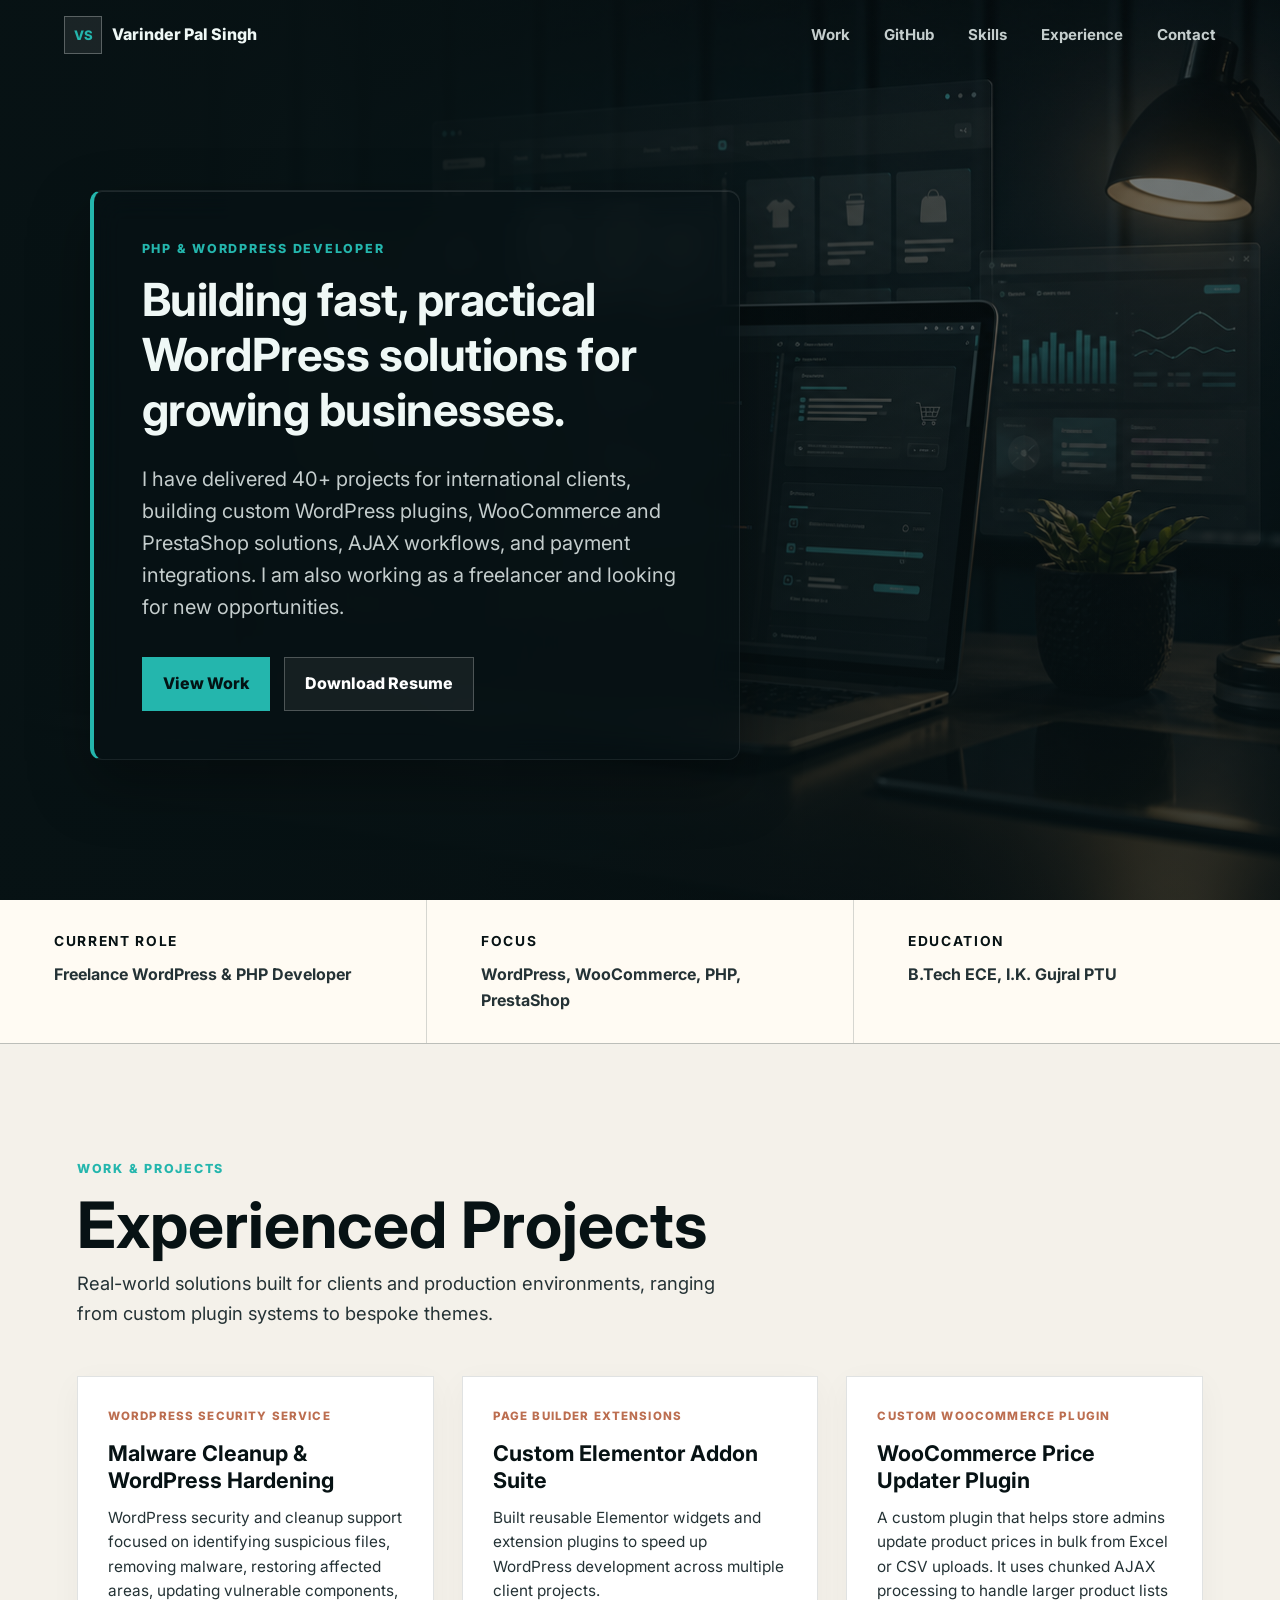
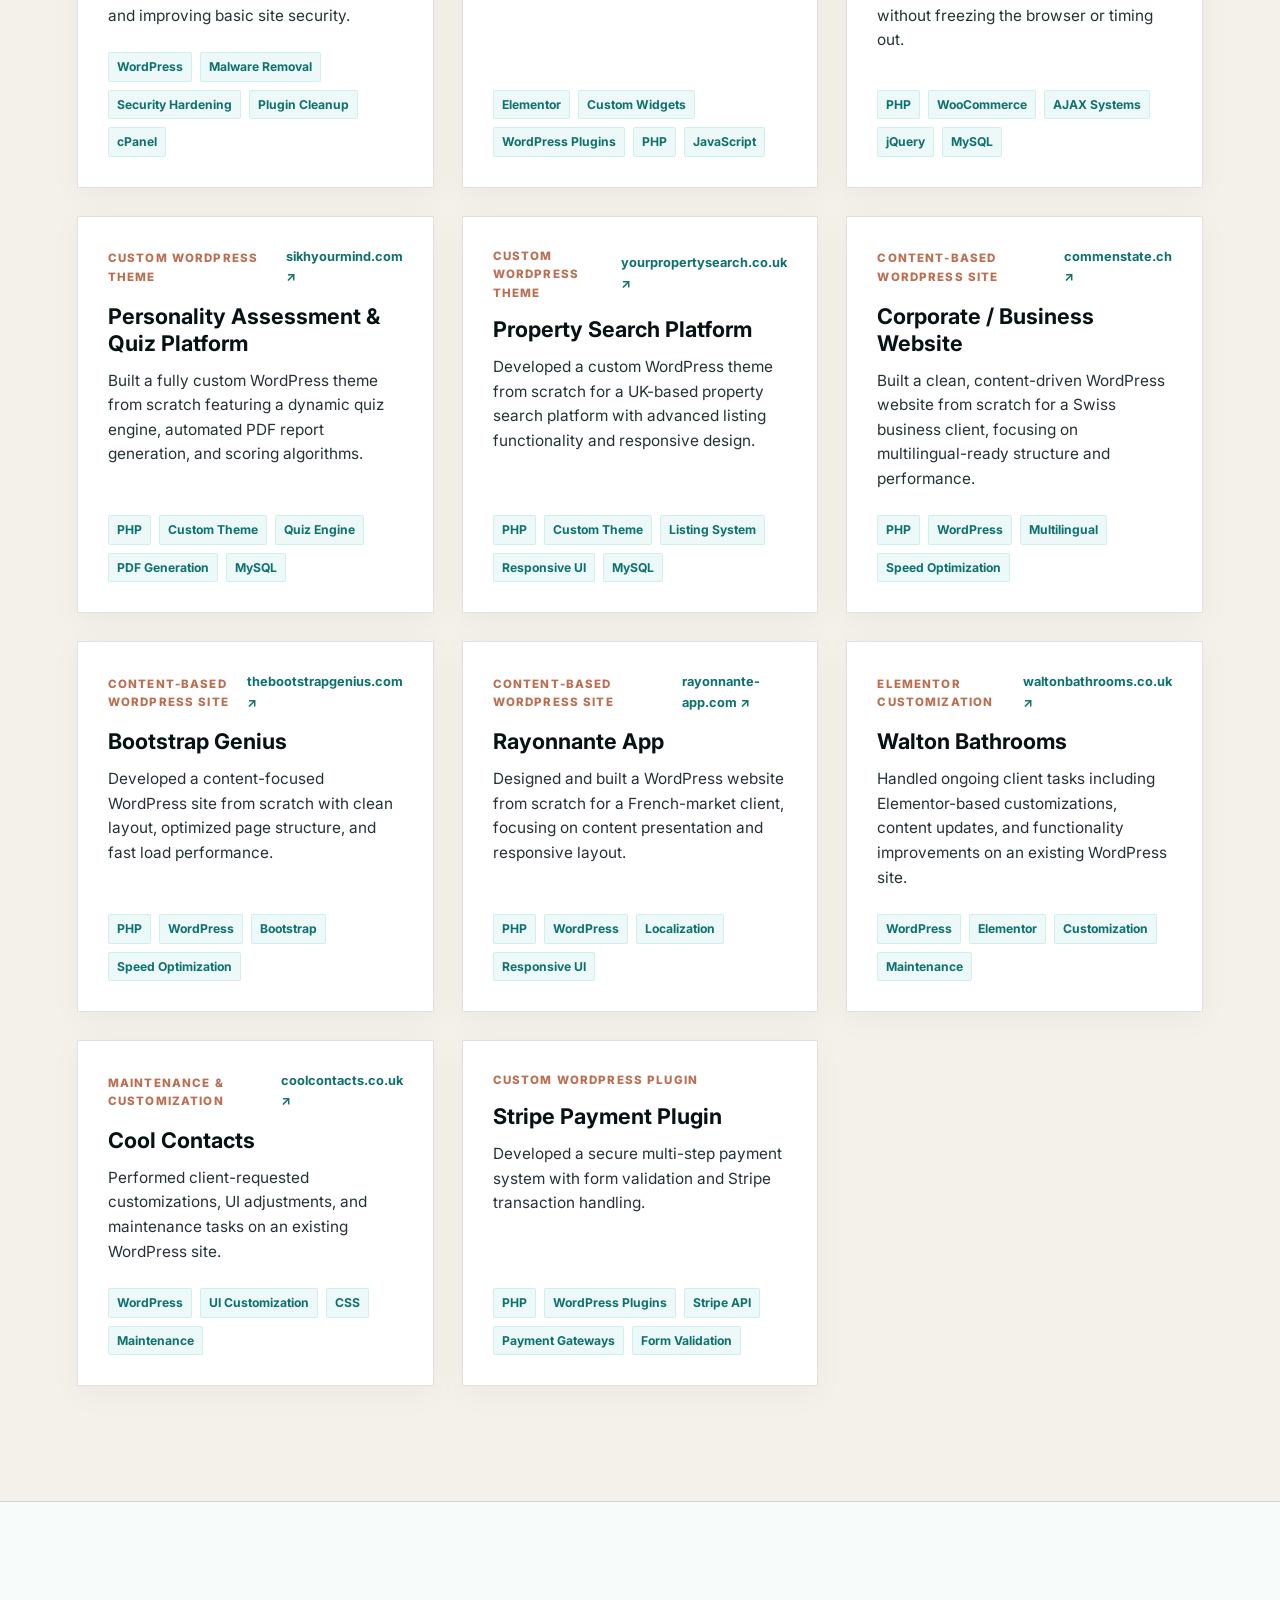
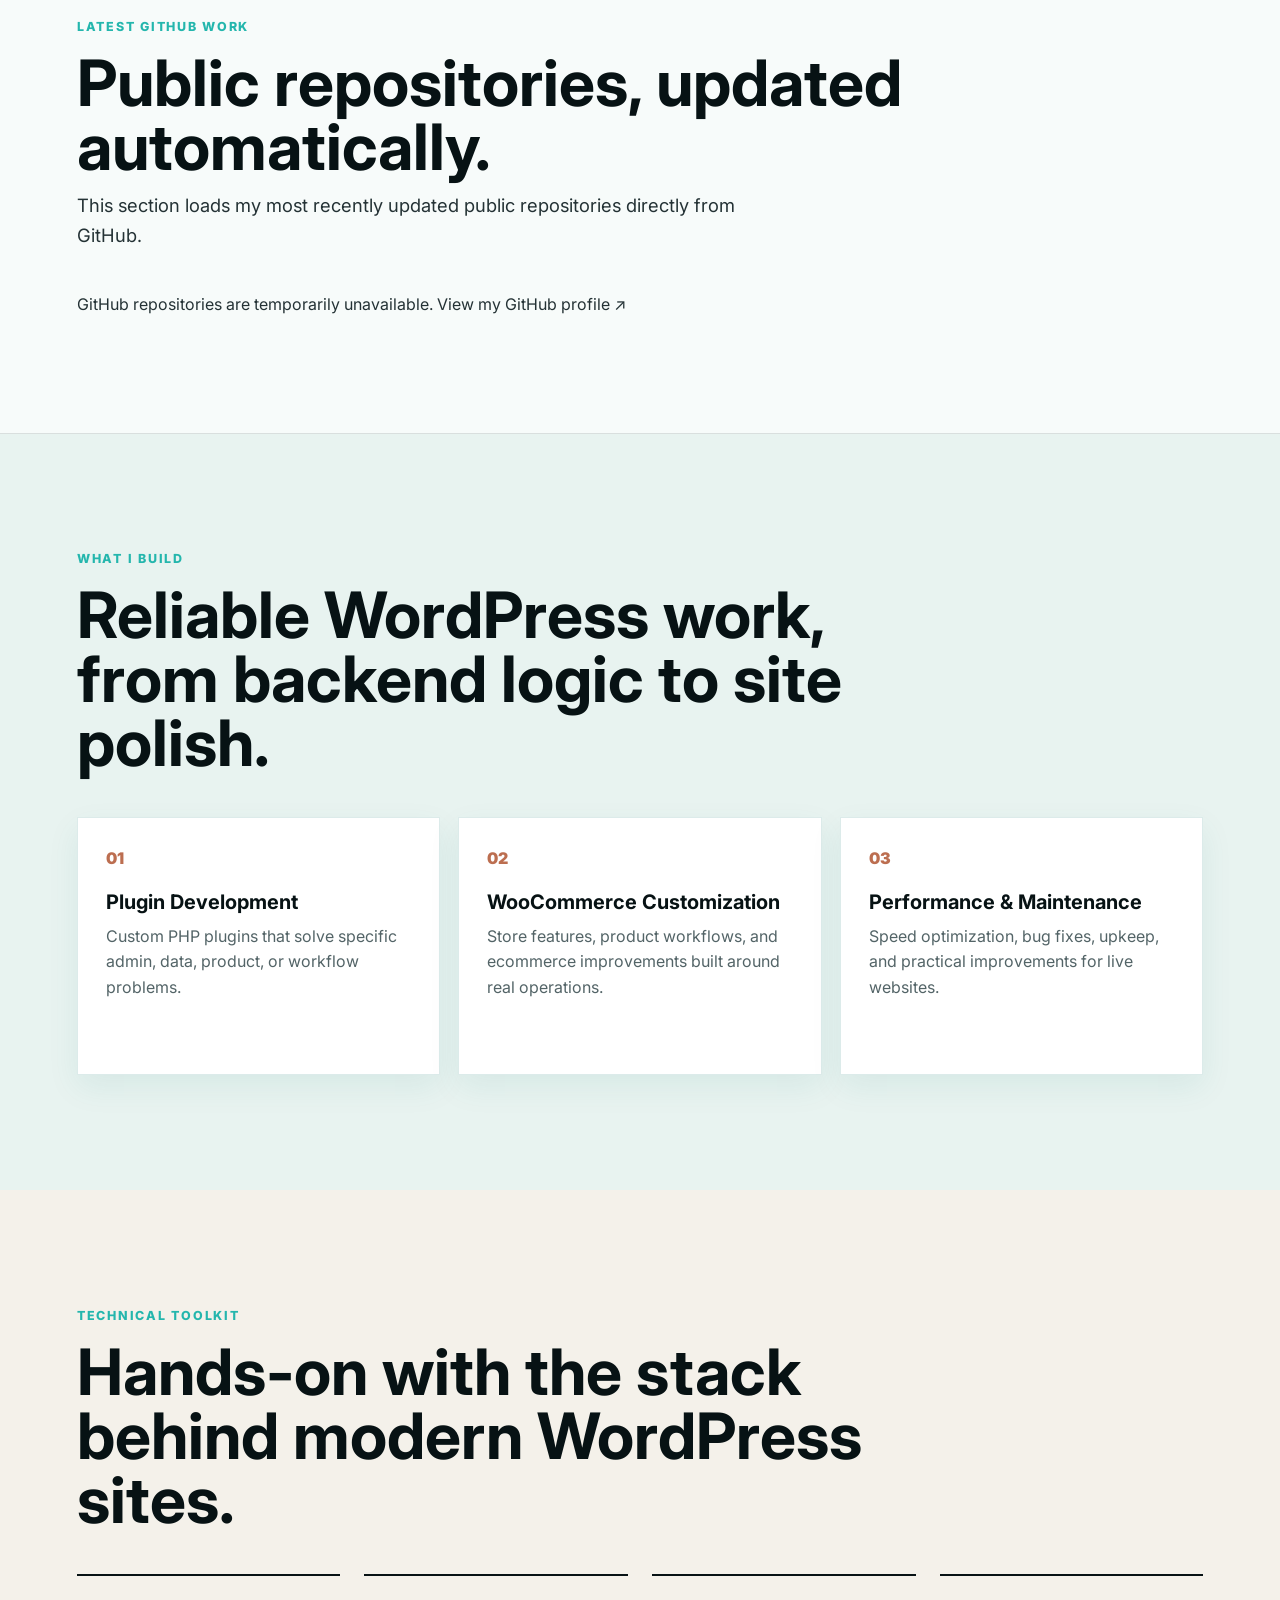
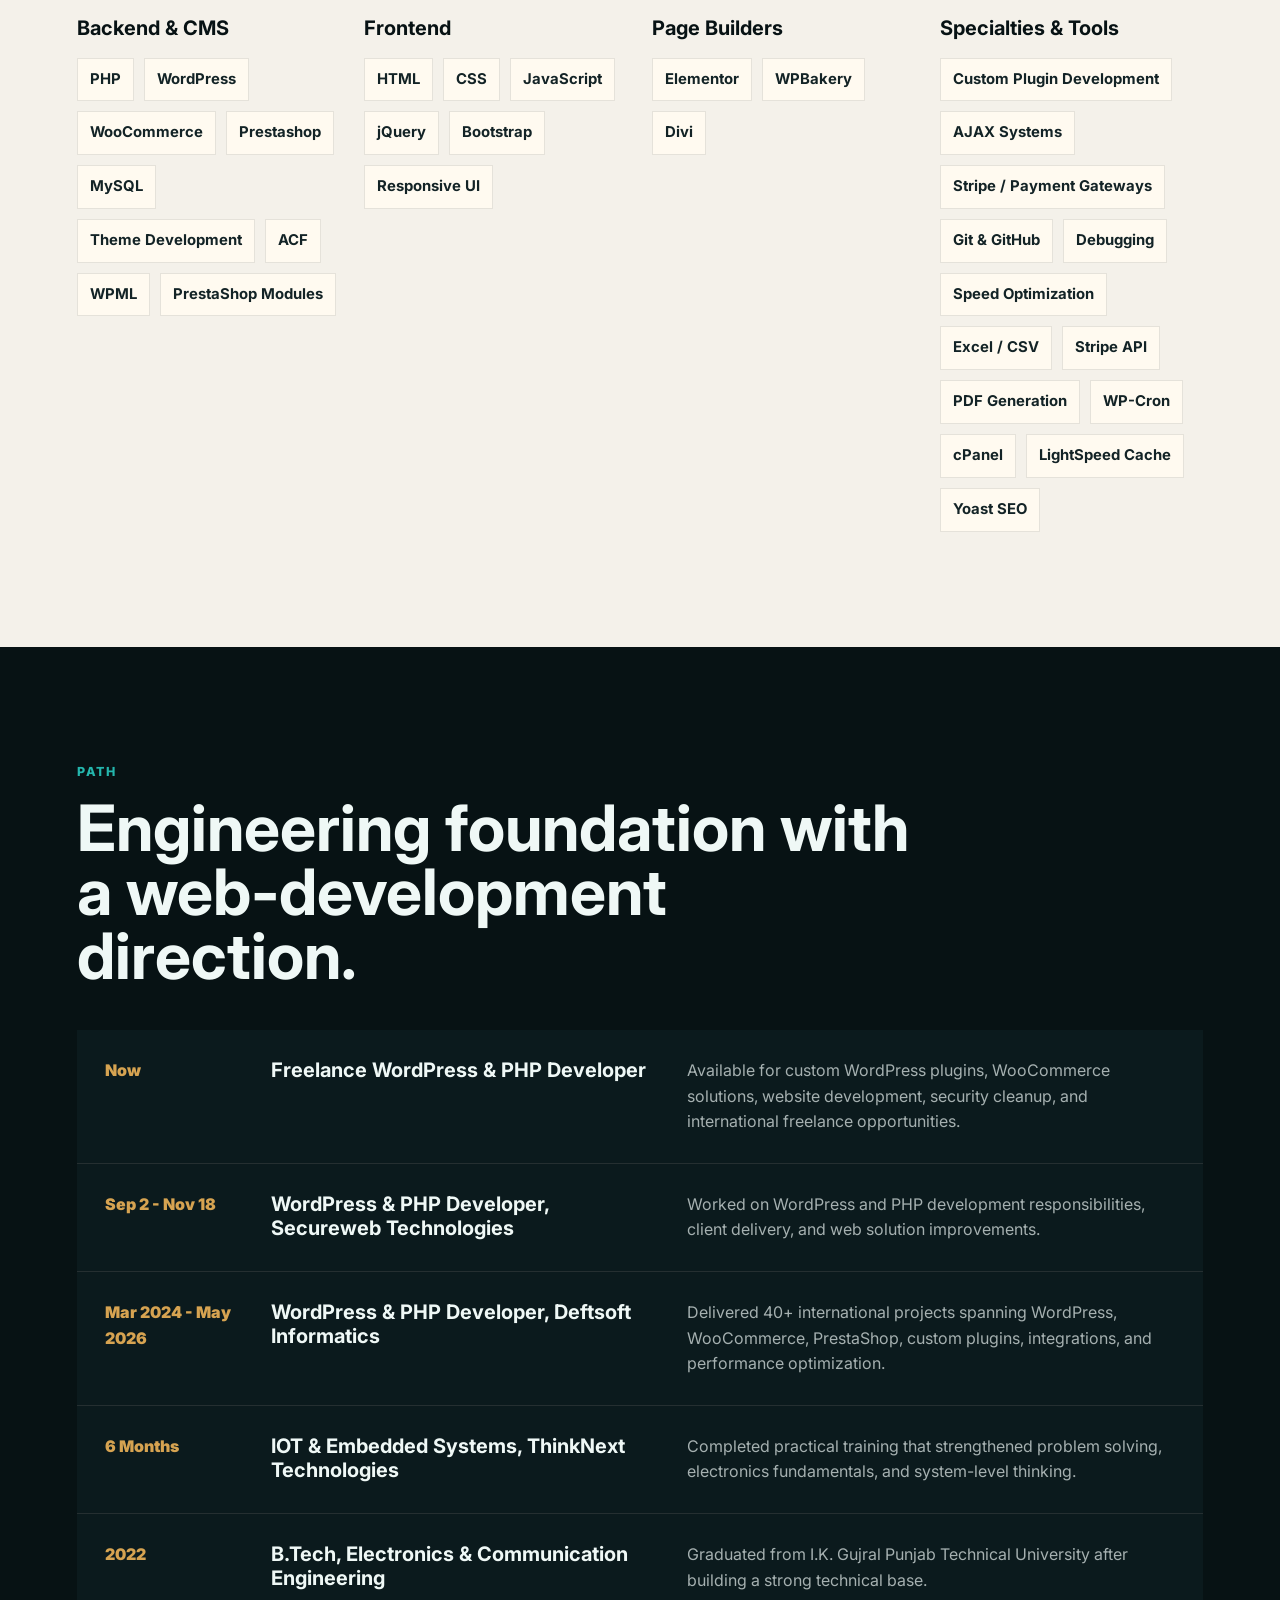
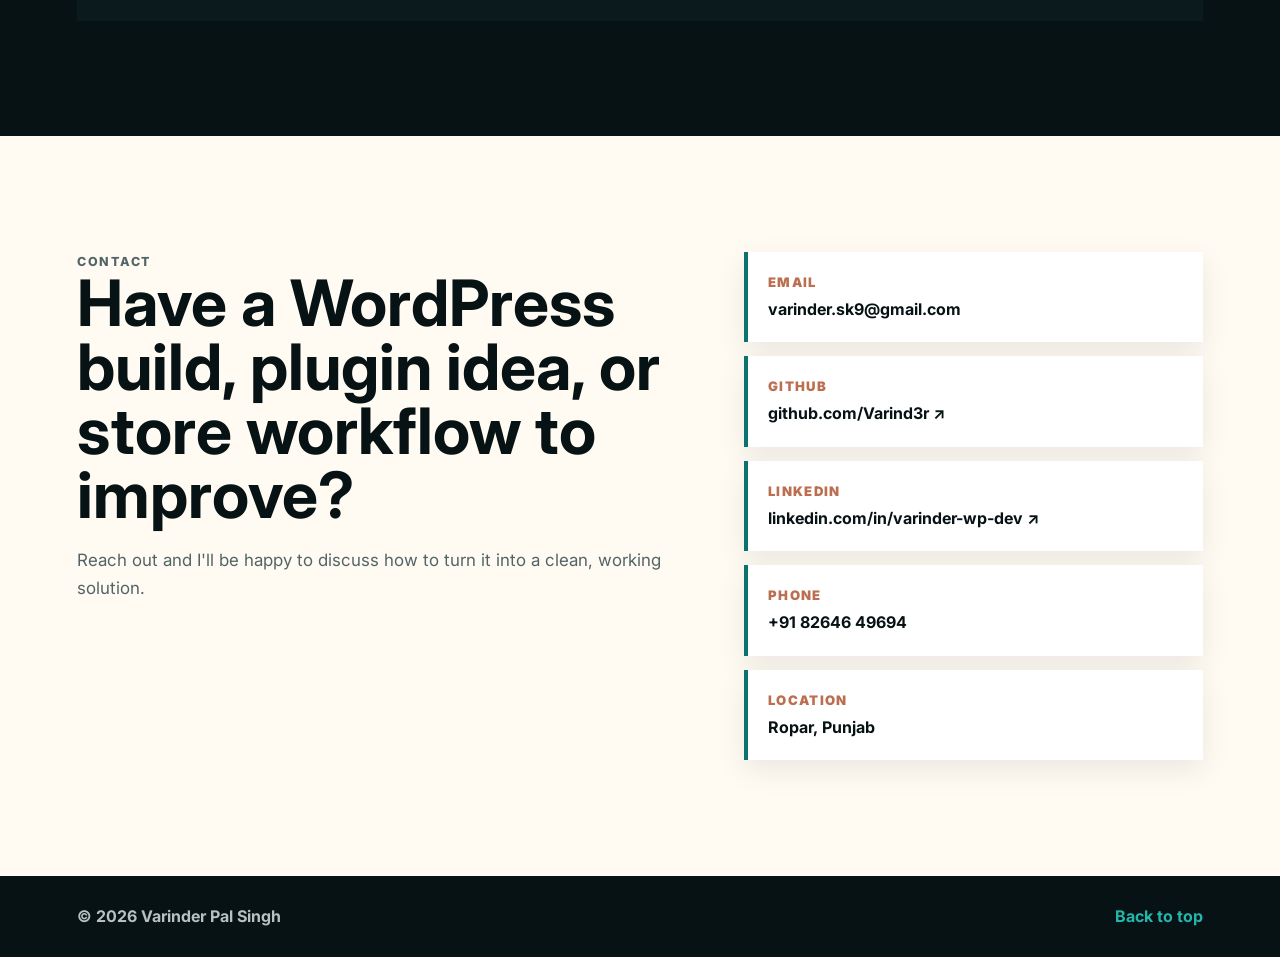
==== commit 2515847a: "Update profile work and career details Add freelance and Secureweb experience, page builder work, re" ====
--- a/index.html
+++ b/index.html
@@ -42,7 +42,7 @@
       <div class="hero-content">
         <p class="eyebrow">PHP & WordPress Developer</p>
         <h1>Building fast, practical WordPress solutions for growing businesses.</h1>
-        <p class="hero-copy">I have delivered 40+ projects for international clients, building custom WordPress plugins, WooCommerce and PrestaShop solutions, AJAX workflows, and payment integrations.</p>
+        <p class="hero-copy">I have delivered 40+ projects for international clients, building custom WordPress plugins, WooCommerce and PrestaShop solutions, AJAX workflows, and payment integrations. I am also working as a freelancer and looking for new opportunities.</p>
         <div class="hero-actions">
           <a class="button primary" href="#work">View Work</a>
           <a class="button secondary" href="assets/varinder-pal-singh-resume.pdf" download>Download Resume</a>
@@ -53,7 +53,7 @@
     <section class="summary-band" aria-label="Professional highlights">
       <div class="summary-item">
         <strong>Current Role</strong>
-        <span>WordPress & PHP Developer at Deftsoft</span>
+        <span>Freelance WordPress & PHP Developer</span>
       </div>
       <div class="summary-item">
         <strong>Focus</strong>
@@ -90,6 +90,21 @@
 
         <article class="project-card">
           <div class="project-meta">
+            <span class="project-category">Page Builder Extensions</span>
+          </div>
+          <h3>Custom Elementor Addon Suite</h3>
+          <p class="project-desc">Built reusable Elementor widgets and extension plugins to speed up WordPress development across multiple client projects.</p>
+          <div class="project-tags">
+            <span>Elementor</span>
+            <span>Custom Widgets</span>
+            <span>WordPress Plugins</span>
+            <span>PHP</span>
+            <span>JavaScript</span>
+          </div>
+        </article>
+
+        <article class="project-card">
+          <div class="project-meta">
             <span class="project-category">Custom WooCommerce Plugin</span>
           </div>
           <h3>WooCommerce Price Updater Plugin</h3>
@@ -225,20 +240,6 @@
           </div>
         </article>
 
-        <article class="project-card">
-          <div class="project-meta">
-            <span class="project-category">WooCommerce Enhancement</span>
-          </div>
-          <h3>AJAX Search System</h3>
-          <p class="project-desc">Implemented real-time WooCommerce product search using AJAX, improving user navigation speed significantly.</p>
-          <div class="project-tags">
-            <span>PHP</span>
-            <span>WooCommerce</span>
-            <span>AJAX Systems</span>
-            <span>jQuery</span>
-            <span>Search Optimization</span>
-          </div>
-        </article>
       </div>
     </section>
 
@@ -292,6 +293,9 @@
             <span>Prestashop</span>
             <span>MySQL</span>
             <span>Theme Development</span>
+            <span>ACF</span>
+            <span>WPML</span>
+            <span>PrestaShop Modules</span>
           </div>
         </div>
         <div class="skill-column">
@@ -322,6 +326,13 @@
             <span>Git & GitHub</span>
             <span>Debugging</span>
             <span>Speed Optimization</span>
+            <span>Excel / CSV</span>
+            <span>Stripe API</span>
+            <span>PDF Generation</span>
+            <span>WP-Cron</span>
+            <span>cPanel</span>
+            <span>LightSpeed Cache</span>
+            <span>Yoast SEO</span>
           </div>
         </div>
       </div>
@@ -335,8 +346,18 @@
       <div class="timeline">
         <article class="timeline-item">
           <span>Now</span>
+          <h3>Freelance WordPress & PHP Developer</h3>
+          <p>Available for custom WordPress plugins, WooCommerce solutions, website development, security cleanup, and international freelance opportunities.</p>
+        </article>
+        <article class="timeline-item">
+          <span>Sep 2 - Nov 18</span>
+          <h3>WordPress & PHP Developer, Secureweb Technologies</h3>
+          <p>Worked on WordPress and PHP development responsibilities, client delivery, and web solution improvements.</p>
+        </article>
+        <article class="timeline-item">
+          <span>Mar 2024 - May 2026</span>
           <h3>WordPress & PHP Developer, Deftsoft Informatics</h3>
-          <p>March 2024 - May 2026. Delivered 40+ international projects spanning WordPress, WooCommerce, PrestaShop, custom plugins, integrations, and performance optimization.</p>
+          <p>Delivered 40+ international projects spanning WordPress, WooCommerce, PrestaShop, custom plugins, integrations, and performance optimization.</p>
         </article>
         <article class="timeline-item">
           <span>6 Months</span>
@@ -358,9 +379,9 @@
         <p>Reach out and I'll be happy to discuss how to turn it into a clean, working solution.</p>
       </div>
       <div class="contact-actions" aria-label="Contact options">
-        <a class="contact-link" href="mailto:sardaarvarinderpal007984@gmail.com">
+        <a class="contact-link" href="mailto:varinder.sk9@gmail.com">
           <span>Email</span>
-          <strong>sardaarvarinderpal007984@gmail.com</strong>
+          <strong>varinder.sk9@gmail.com</strong>
         </a>
         <a class="contact-link" href="https://github.com/Varind3r" target="_blank" rel="noopener noreferrer">
           <span>GitHub</span>
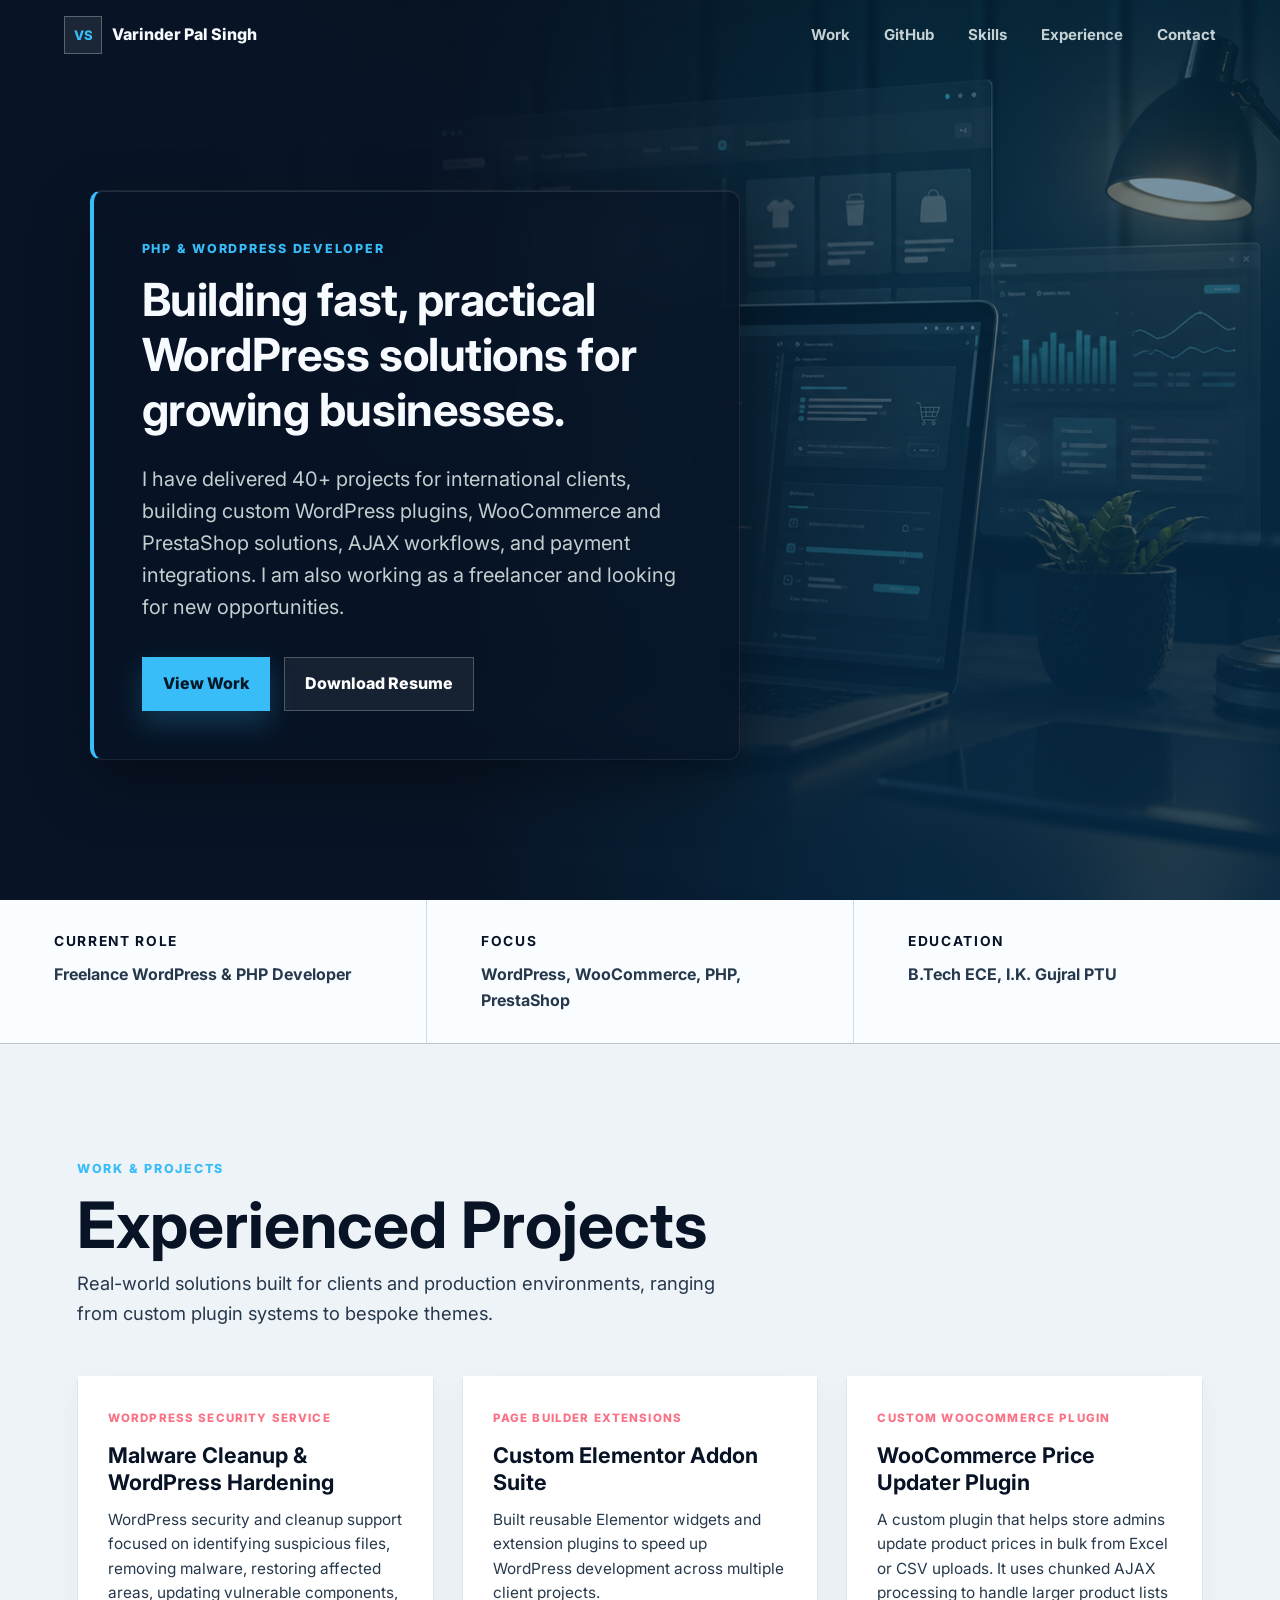
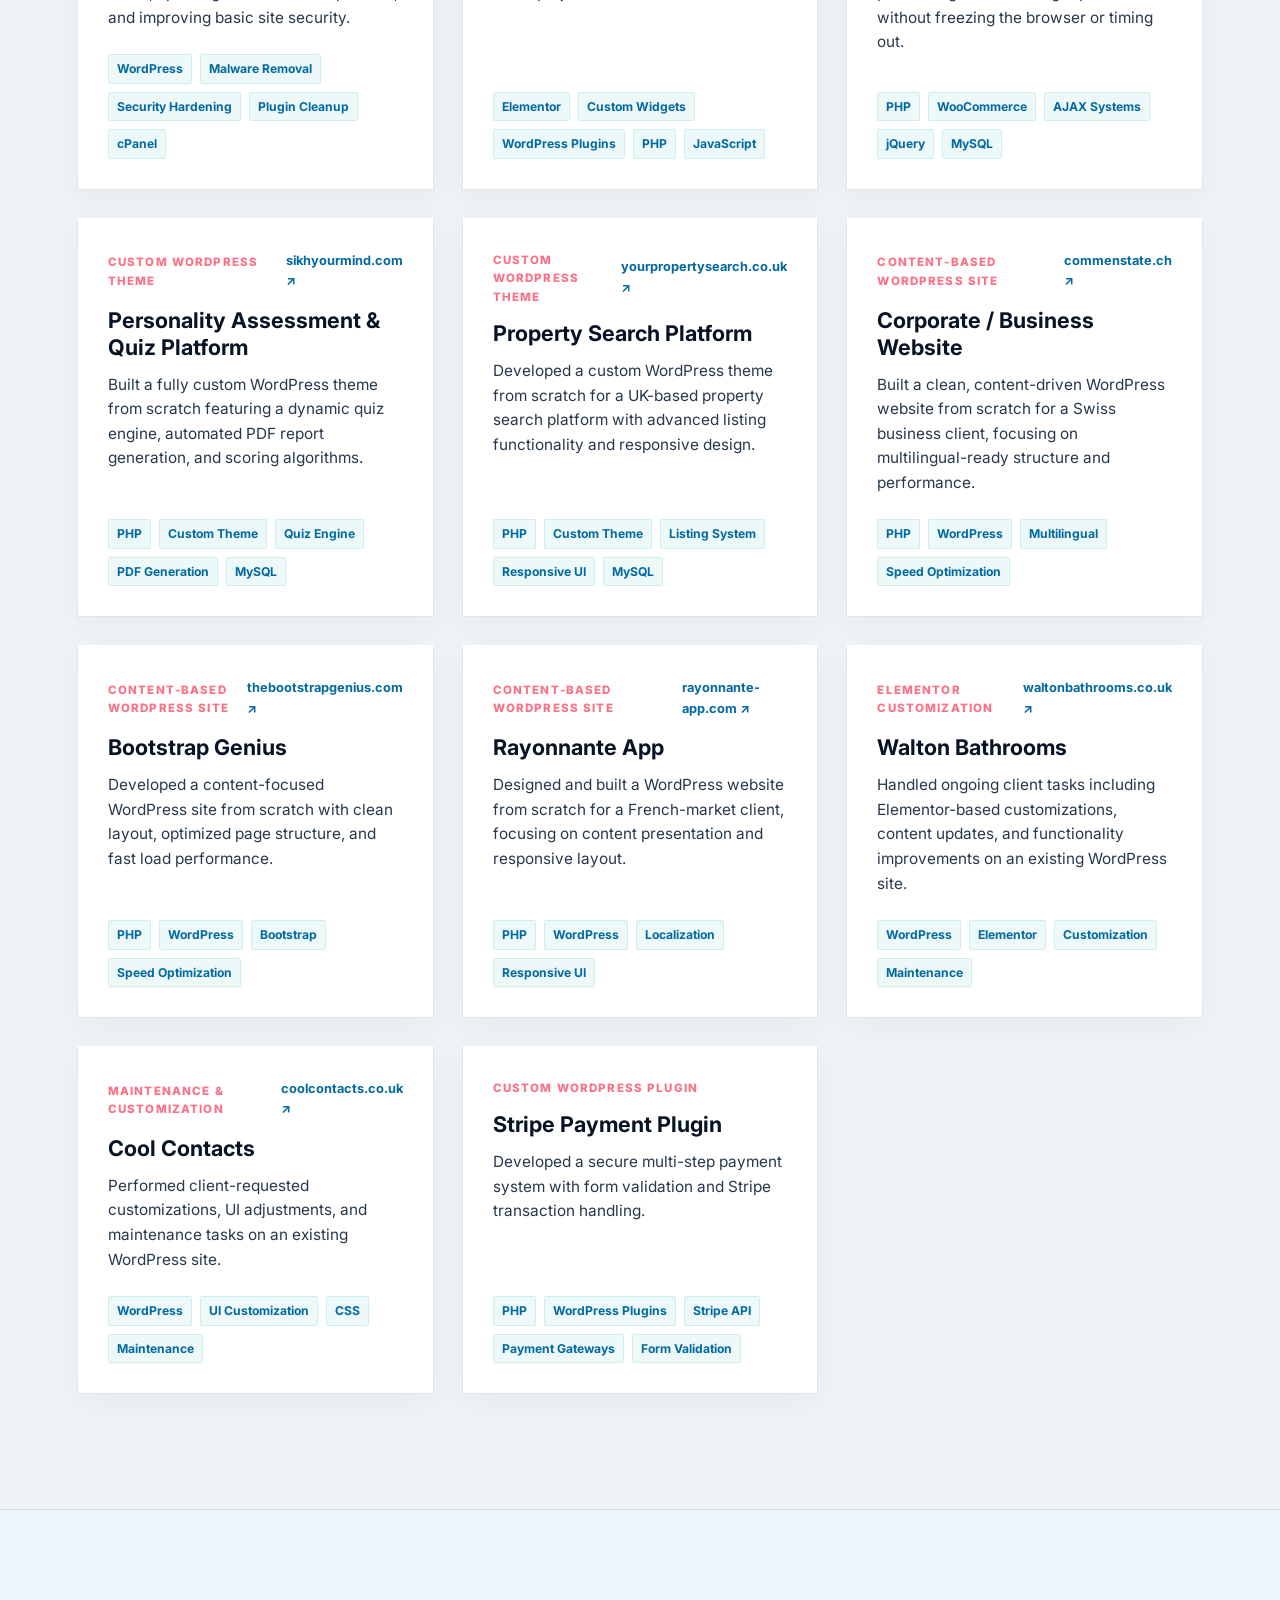
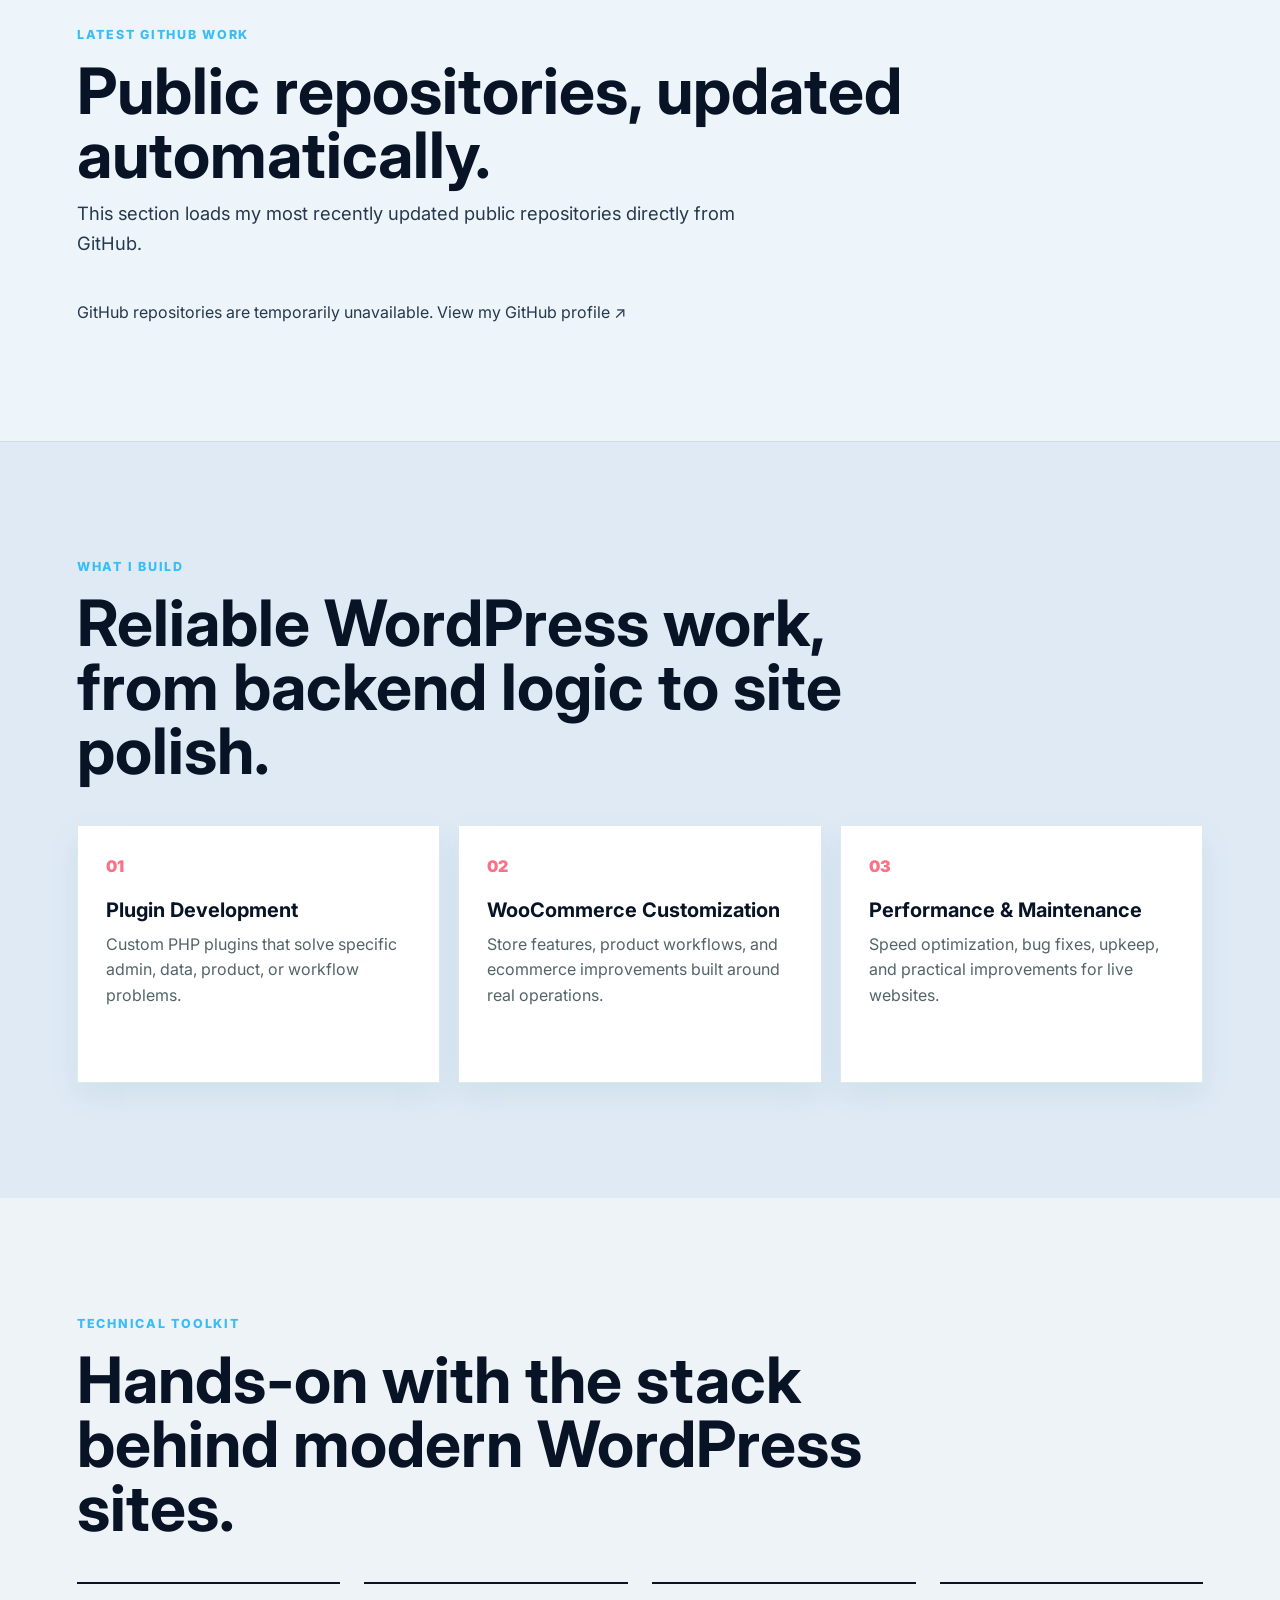
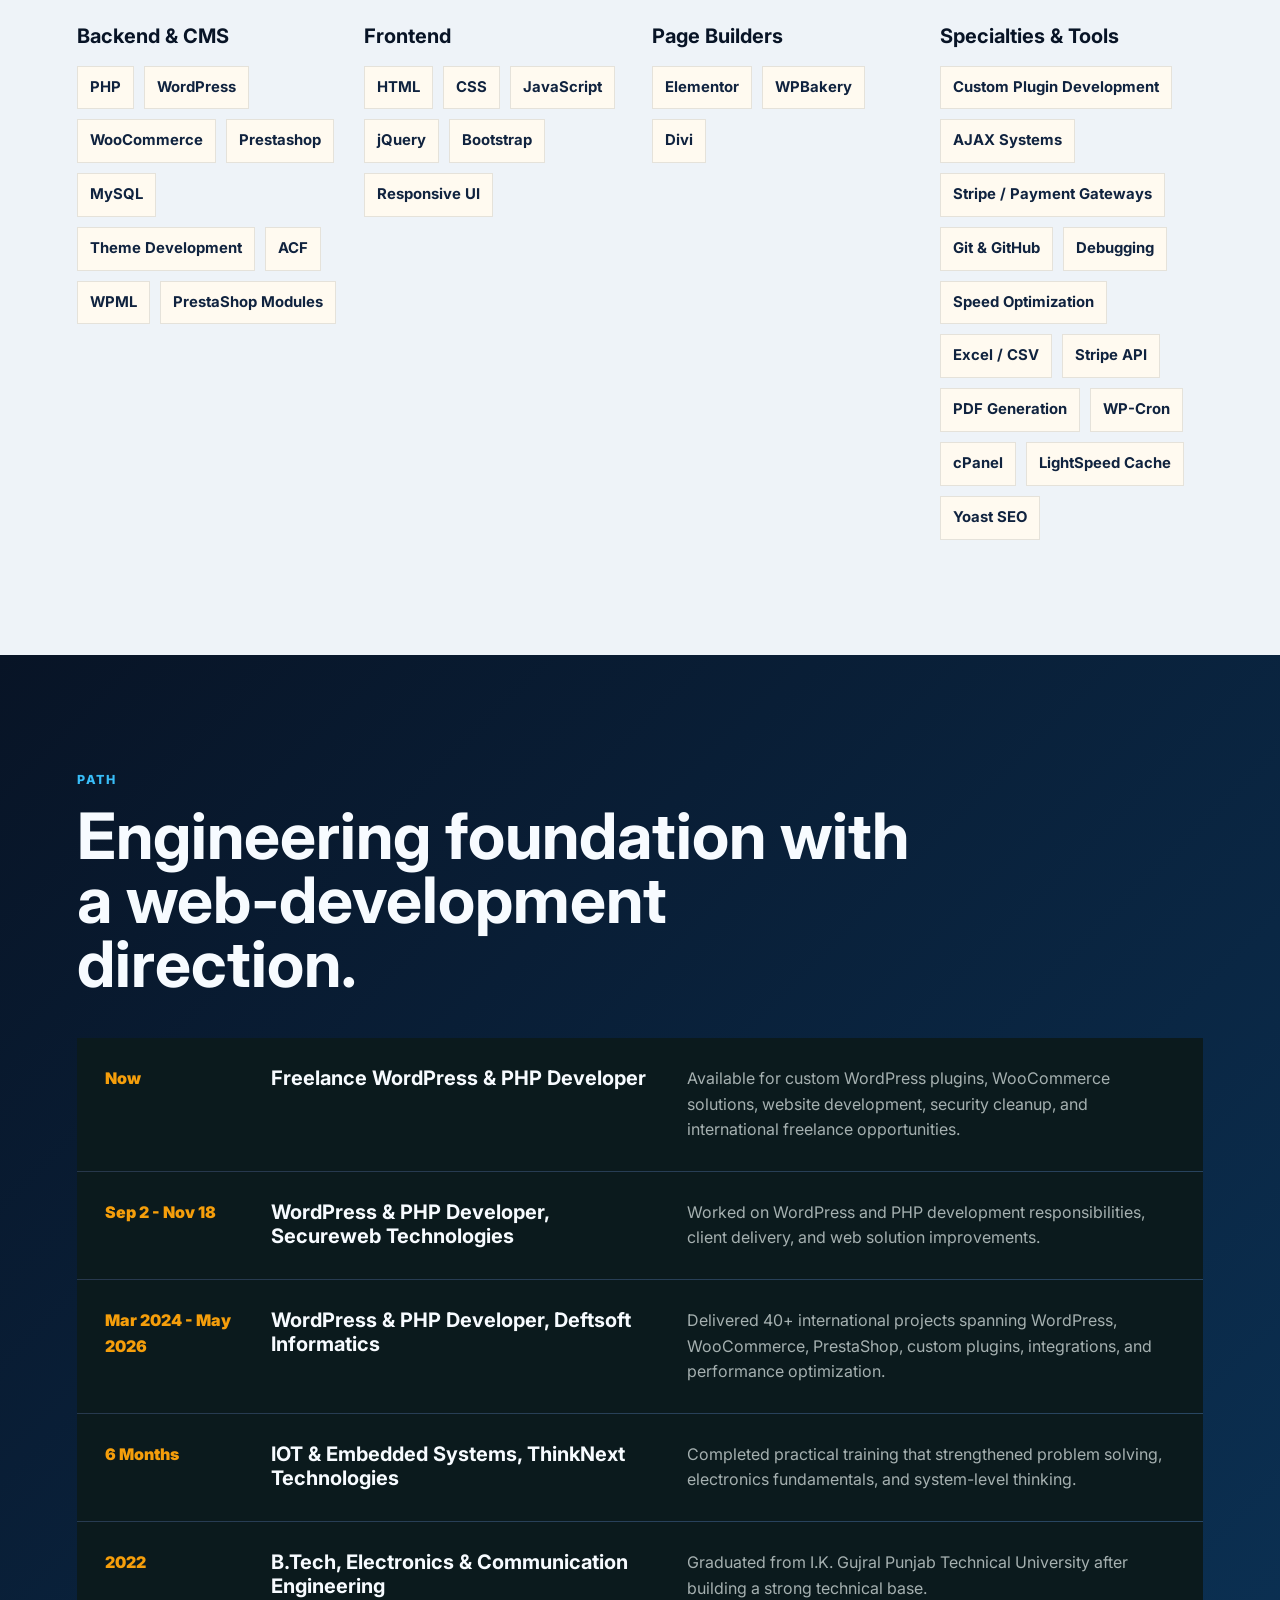
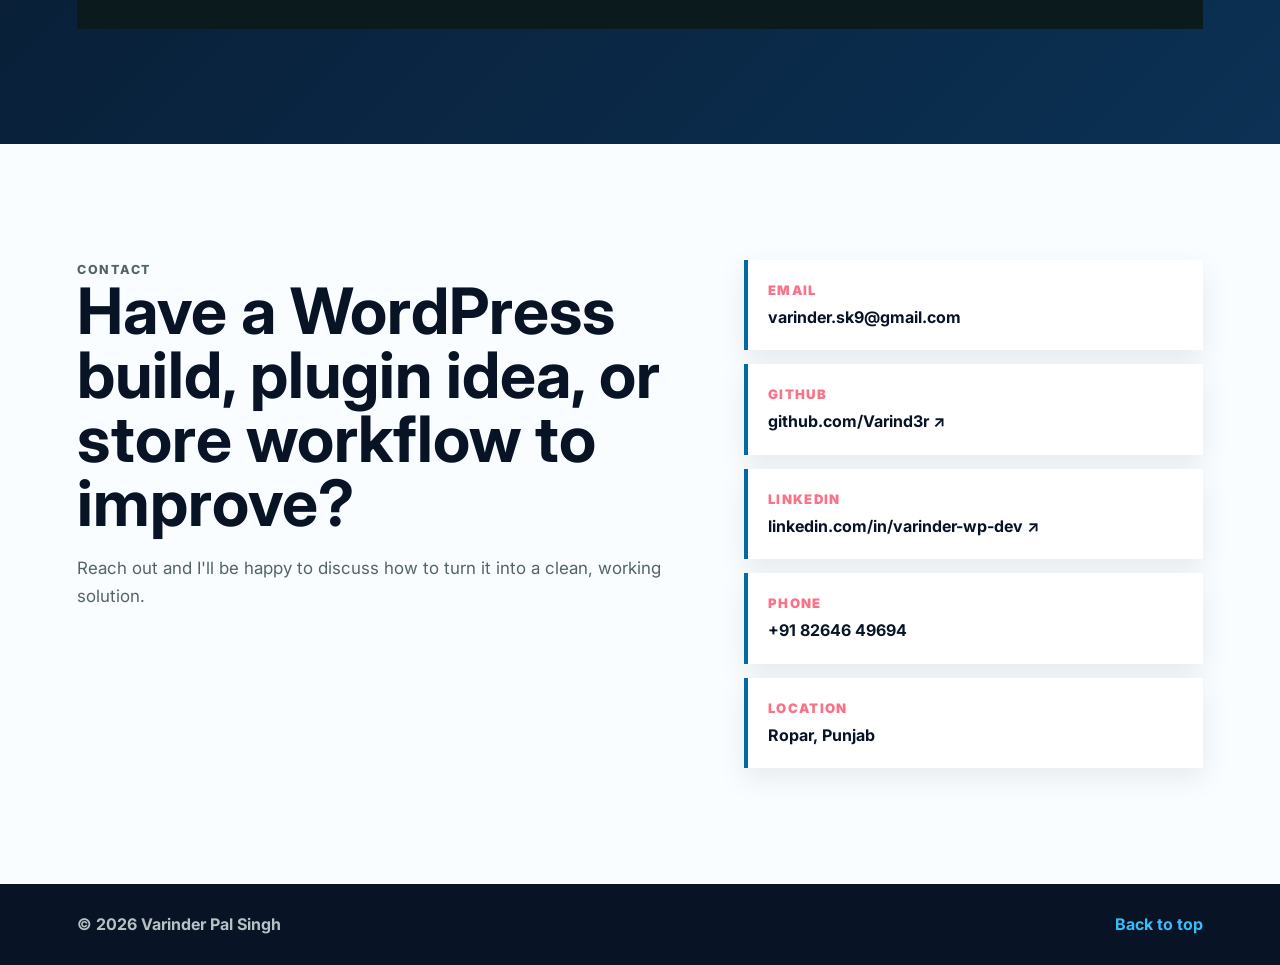
==== commit 1658aa85: "Apply premium styling and portfolio redirect Update the profile with a dark-blue and teal theme, scr" ====
--- a/index.html
+++ b/index.html
@@ -16,6 +16,7 @@
   <link rel="stylesheet" href="styles.css">
 </head>
 <body>
+  <div class="scroll-progress" data-scroll-progress aria-hidden="true"></div>
   <header class="site-header" data-header>
     <a class="brand" href="#home" aria-label="Varinder Pal Singh home">
       <span class="brand-mark">VS</span>
--- a/styles.css
+++ b/styles.css
@@ -1,17 +1,17 @@
 :root {
-  --ink: #071214;
-  --ink-soft: #132326;
-  --text: #eff8f6;
-  --muted: #a8bbb7;
-  --paper: #f4f1ea;
+  --ink: #081426;
+  --ink-soft: #10233f;
+  --text: #f7fbff;
+  --muted: #9fb5ca;
+  --paper: #eef3f8;
   --paper-strong: #ffffff;
-  --body: #243235;
-  --teal: #24b6ad;
-  --teal-dark: #0d716d;
-  --amber: #d6a351;
-  --clay: #bc6e50;
-  --line: rgba(7, 18, 20, 0.12);
-  --shadow: 0 24px 60px rgba(7, 18, 20, 0.22);
+  --body: #26384b;
+  --teal: #38bdf8;
+  --teal-dark: #0369a1;
+  --amber: #f59e0b;
+  --clay: #fb7185;
+  --line: rgba(8, 20, 38, 0.11);
+  --shadow: 0 24px 60px rgba(8, 20, 38, 0.18);
 }
 
 * {
@@ -28,6 +28,19 @@
   background: var(--paper);
   font-family: Inter, system-ui, -apple-system, BlinkMacSystemFont, "Segoe UI", sans-serif;
   line-height: 1.6;
+}
+
+.scroll-progress {
+  position: fixed;
+  z-index: 40;
+  top: 0;
+  left: 0;
+  height: 3px;
+  width: 100%;
+  transform: scaleX(0);
+  transform-origin: left;
+  background: linear-gradient(90deg, var(--teal), #818cf8);
+  transition: transform 80ms linear;
 }
 
 a {
@@ -60,8 +73,8 @@
 
 .site-header.is-scrolled,
 .site-header.is-open {
-  background: rgba(7, 18, 20, 0.88);
-  border-bottom-color: rgba(36, 182, 173, 0.15); /* Smoothly transitions color instead of adding new border */
+  background: rgba(8, 20, 38, 0.92);
+  border-bottom-color: rgba(56, 189, 248, 0.18);
   backdrop-filter: blur(18px);
   -webkit-backdrop-filter: blur(18px);
   box-shadow: 0 10px 30px rgba(3, 11, 12, 0.3); /* Adds a subtle dark shadow for depth and separation */
@@ -149,15 +162,15 @@
 .hero-overlay {
   z-index: -1;
   background:
-    linear-gradient(90deg, rgba(7, 18, 20, 0.96) 0%, rgba(7, 18, 20, 0.82) 36%, rgba(7, 18, 20, 0.26) 72%),
-    linear-gradient(180deg, rgba(7, 18, 20, 0.28) 0%, rgba(7, 18, 20, 0.7) 100%);
+    linear-gradient(90deg, rgba(8, 20, 38, 0.98) 0%, rgba(8, 20, 38, 0.86) 36%, rgba(3, 105, 161, 0.24) 72%),
+    linear-gradient(180deg, rgba(8, 20, 38, 0.2) 0%, rgba(8, 20, 38, 0.82) 100%);
 }
 
 .hero-content {
   width: min(650px, calc(100% - 40px));
   margin-left: clamp(20px, 7vw, 96px);
   padding: clamp(30px, 5vw, 48px);
-  background: rgba(7, 18, 20, 0.55);
+  background: rgba(8, 20, 38, 0.72);
   border: 1px solid rgba(255, 255, 255, 0.08);
   border-left: 4px solid var(--teal);
   border-radius: 12px;
@@ -166,6 +179,18 @@
   box-shadow: 
     0 24px 60px rgba(0, 0, 0, 0.35),
     inset 0 1px 0 rgba(255, 255, 255, 0.1);
+  animation: hero-enter 800ms cubic-bezier(.2, .75, .25, 1) both;
+}
+
+@keyframes hero-enter {
+  from {
+    opacity: 0;
+    transform: translateY(24px);
+  }
+  to {
+    opacity: 1;
+    transform: translateY(0);
+  }
 }
 
 .eyebrow {
@@ -217,7 +242,8 @@
 
 .button.primary {
   background: var(--teal);
-  color: #031314;
+  color: #061827;
+  box-shadow: 0 12px 28px rgba(56, 189, 248, 0.22);
 }
 
 .button.primary:hover,
@@ -247,7 +273,7 @@
 .summary-item {
   min-height: 128px;
   padding: 30px clamp(22px, 5vw, 54px);
-  background: #fffbf3;
+  background: #fafdff;
 }
 
 .summary-item strong,
@@ -312,6 +338,7 @@
   background: var(--paper-strong);
   padding: 30px;
   border: 1px solid var(--line);
+  border-top: 3px solid transparent;
   box-shadow: 0 8px 30px rgba(7, 18, 20, 0.04);
   transition: transform 200ms ease, border-color 200ms ease, box-shadow 200ms ease;
   min-height: 280px;
@@ -320,6 +347,7 @@
 .project-card:hover {
   transform: translateY(-4px);
   border-color: var(--teal);
+  border-top-color: var(--teal);
   box-shadow: 0 16px 40px rgba(7, 18, 20, 0.09);
 }
 
@@ -385,11 +413,11 @@
 }
 
 .services-section {
-  background: #e8f3f0;
+  background: #dfeaf5;
 }
 
 .github-section {
-  background: #f7fbfa;
+  background: #edf5fb;
   border-bottom: 1px solid var(--line);
 }
 
@@ -531,7 +559,7 @@
 }
 
 .experience-section {
-  background: var(--ink);
+  background: linear-gradient(135deg, #081426 0%, #0b3154 100%);
 }
 
 .experience-section .section-heading h2 {
@@ -572,7 +600,7 @@
   grid-template-columns: minmax(0, 0.9fr) minmax(320px, 0.7fr);
   gap: clamp(34px, 6vw, 90px);
   padding: clamp(74px, 9vw, 126px) clamp(20px, 6vw, 86px);
-  background: #fffbf3;
+  background: #fafdff;
 }
 
 .contact-content p:last-child {
